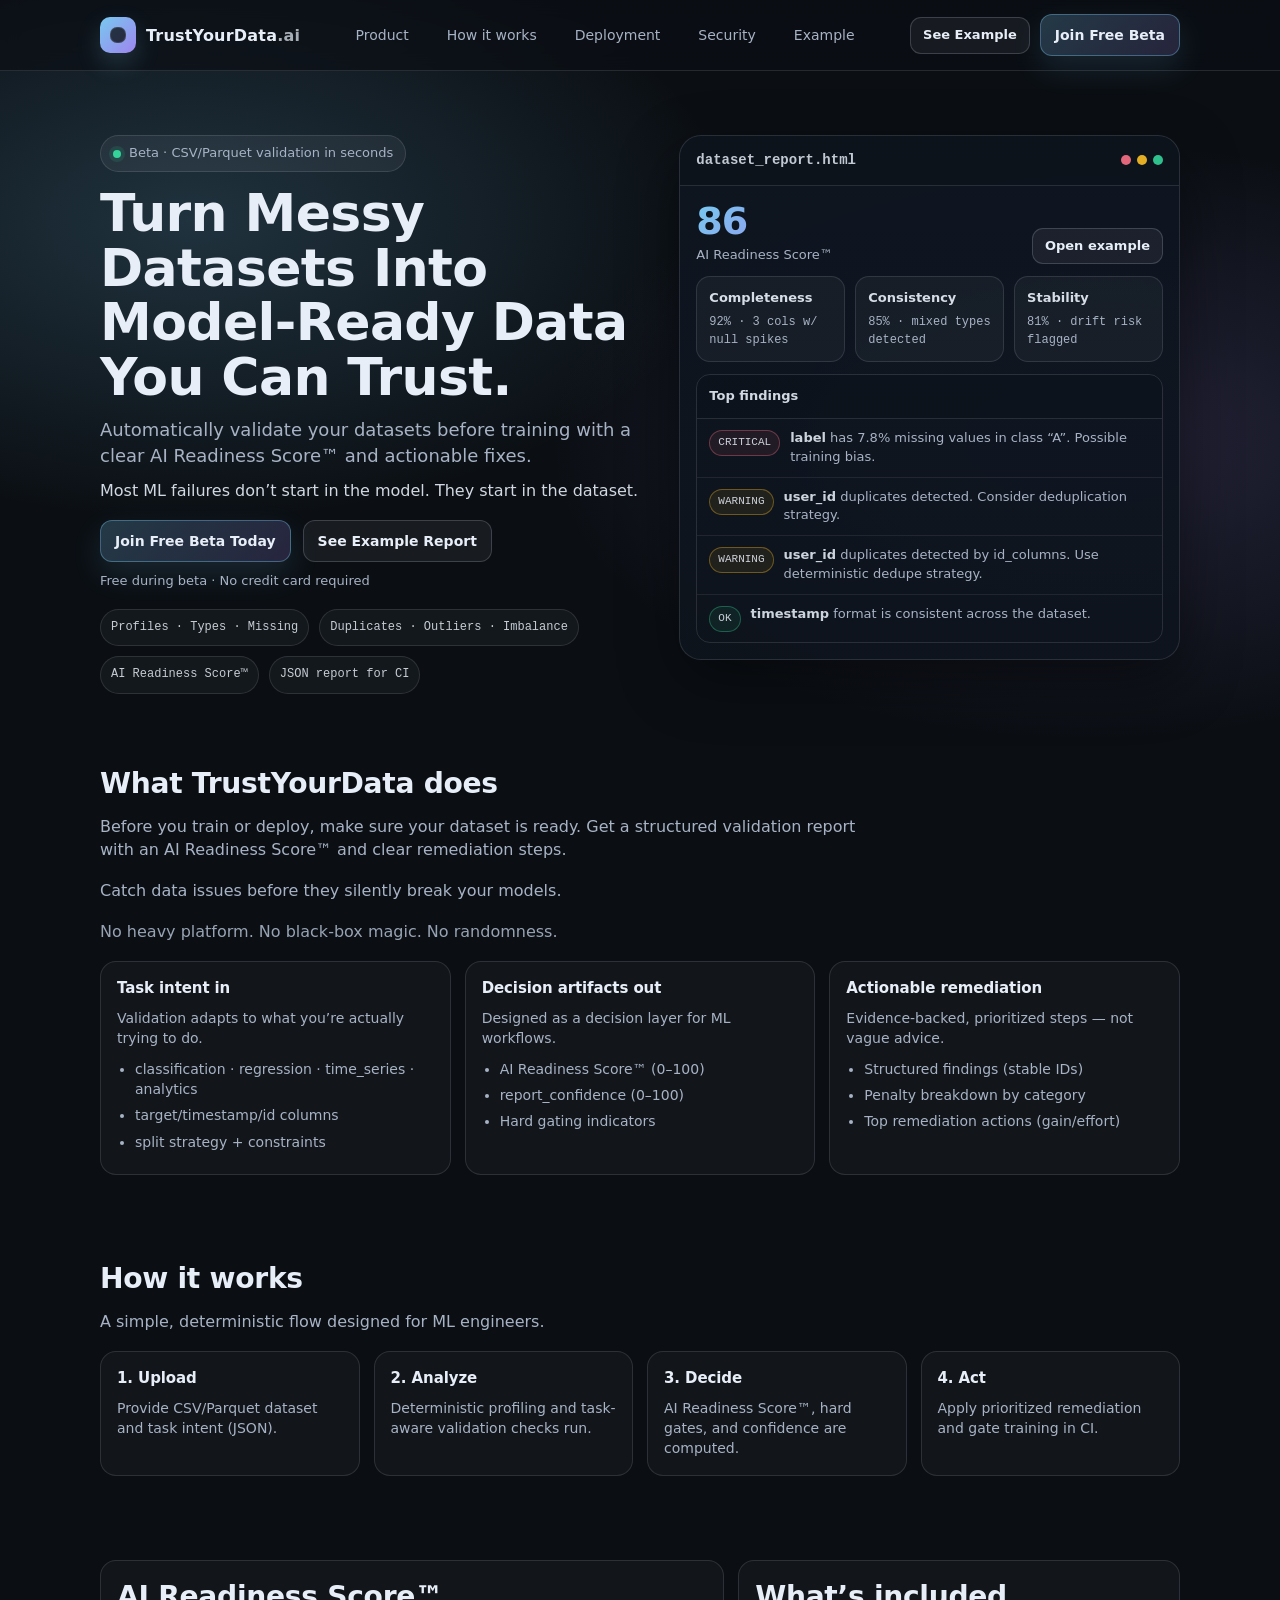
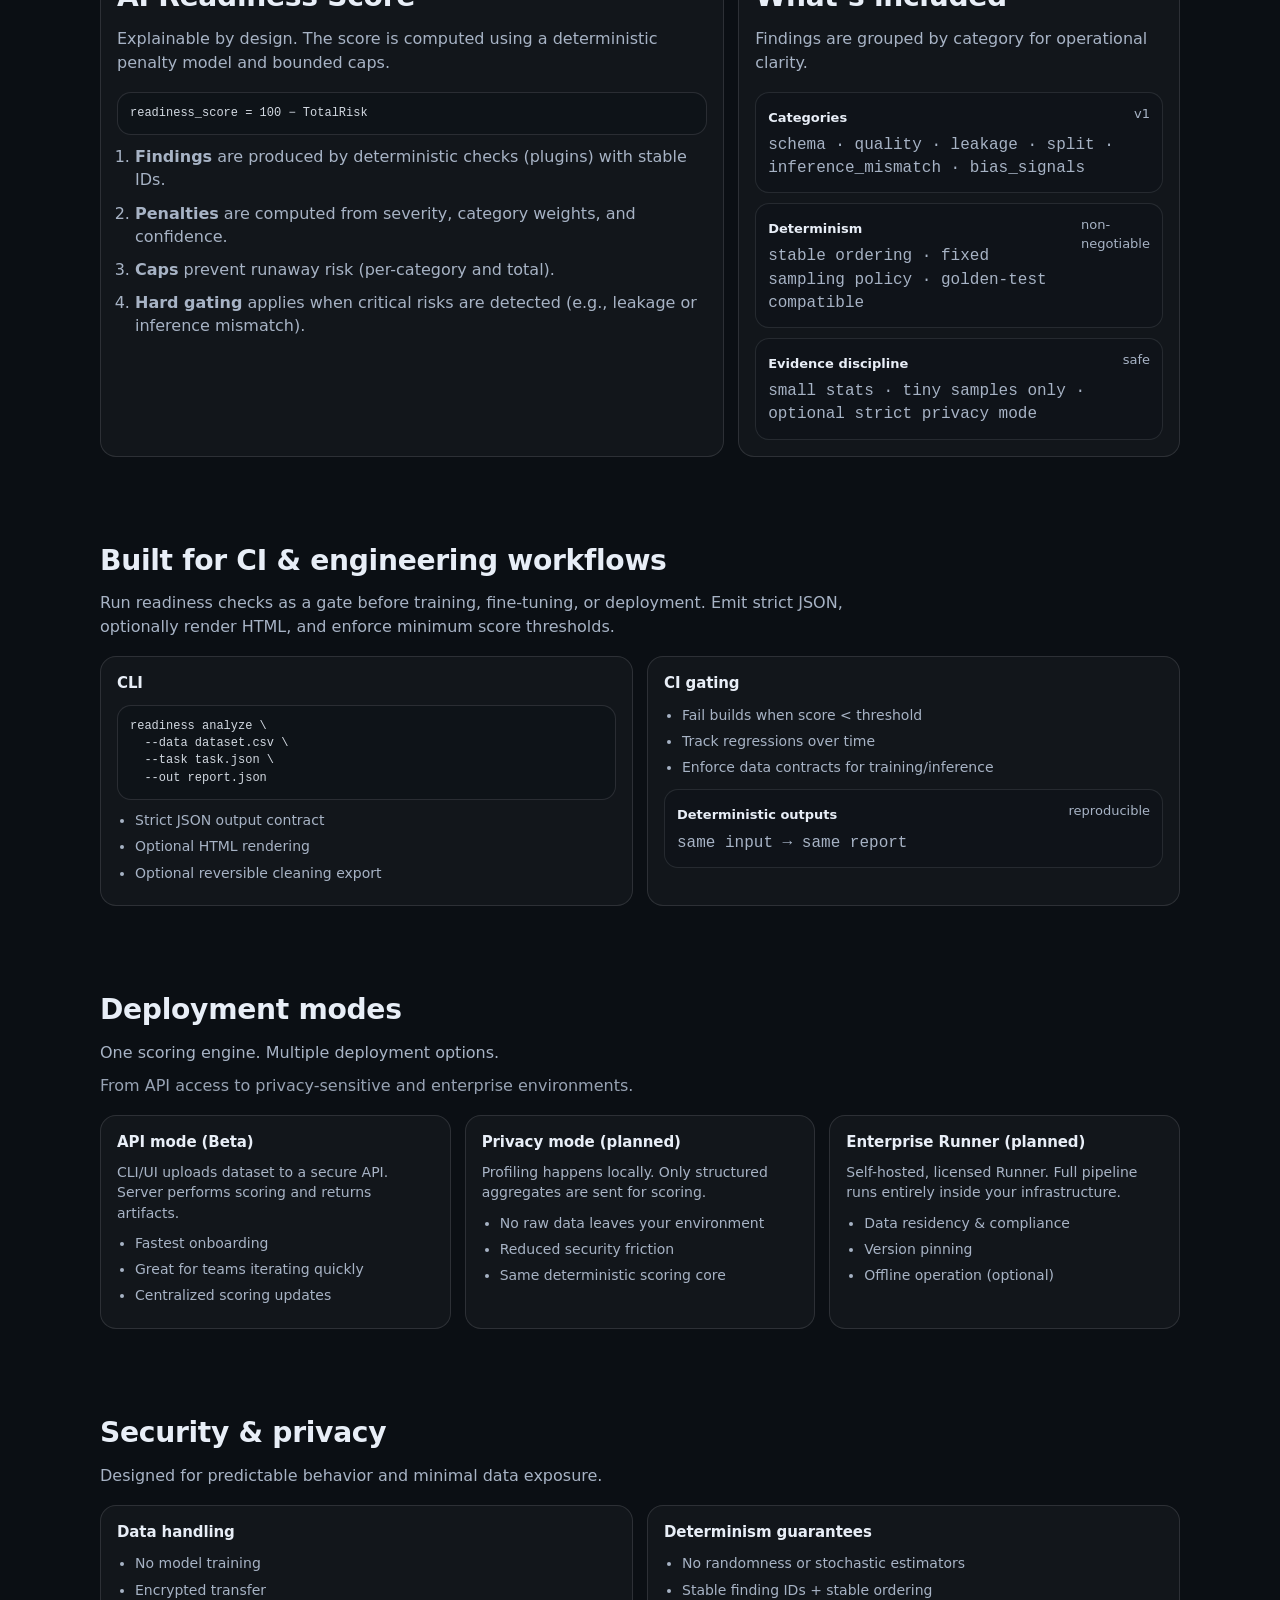
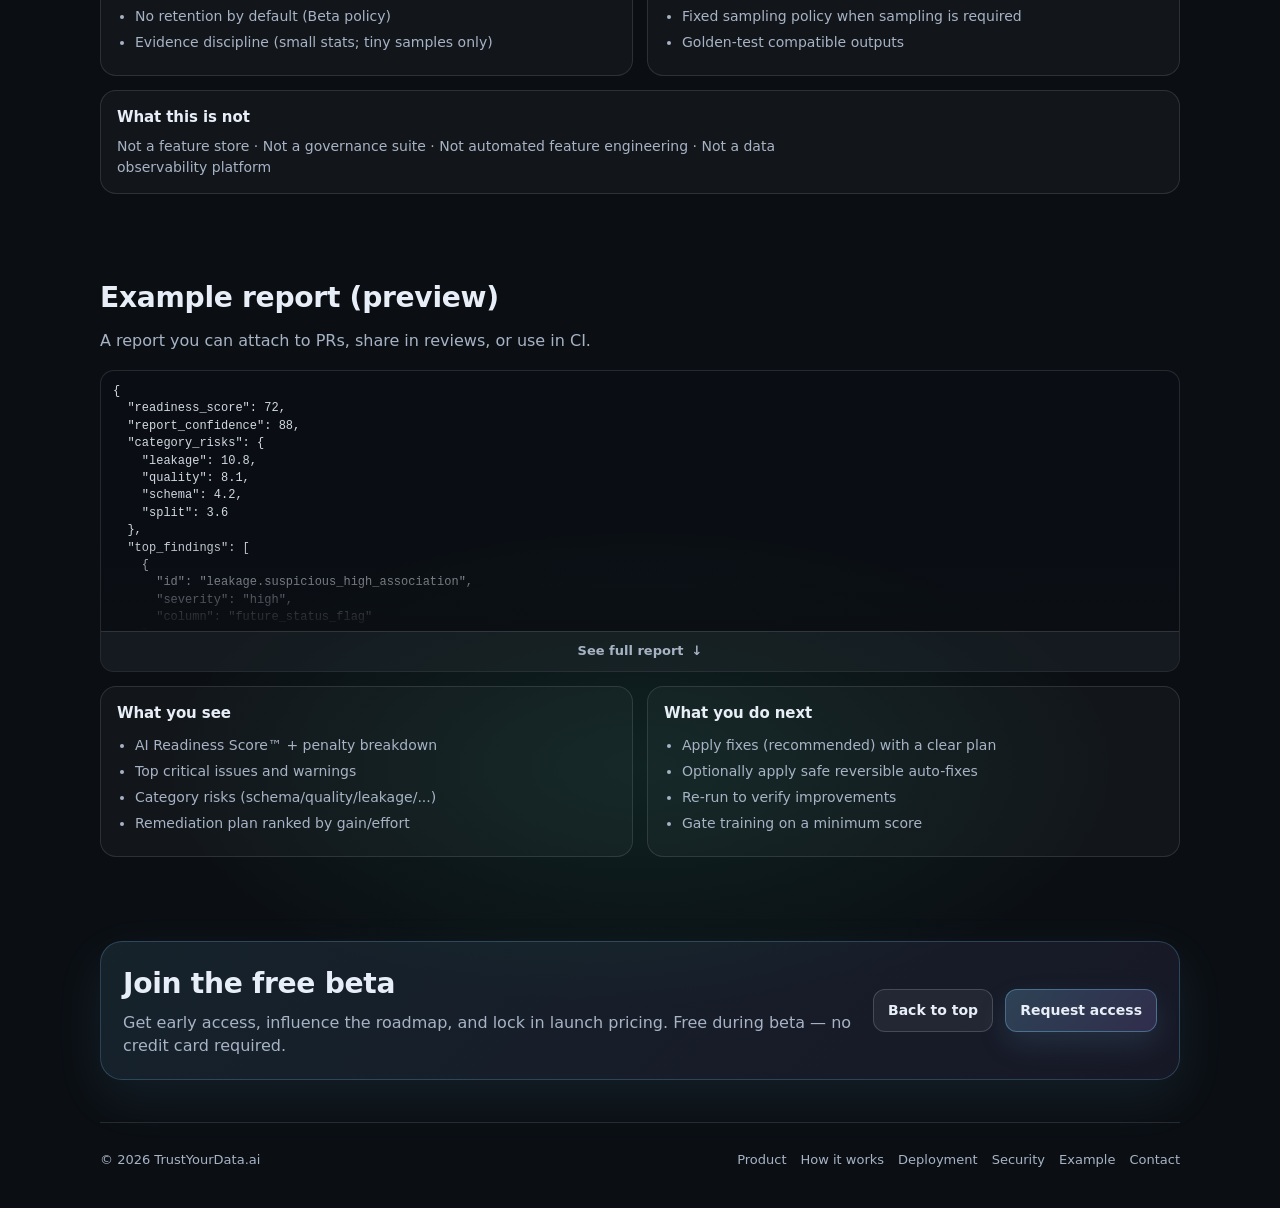
==== index.html @ aec9bfd3 "add HTML landing page" ====
<!doctype html>
<html lang="en">
<head>
  <meta charset="utf-8" />
  <meta name="viewport" content="width=device-width, initial-scale=1" />
  <title>TrustYourData.ai — Dataset Readiness for AI</title>
  <meta name="description" content="Turn messy datasets into model-ready data you can trust. Deterministic validation with an AI Readiness Score™ and CI-ready JSON — no model training." />
  <style>
    :root{
      --bg:#0b0f14;
      --panel:#0f1621;
      --panel2:#0e141d;
      --text:#e8eef7;
      --muted:#a7b3c5;
      --border: rgba(232,238,247,.12);
      --border2: rgba(232,238,247,.18);
      --shadow: 0 20px 60px rgba(0,0,0,.45);
      --accent:#7dd3fc;
      --accent2:#a78bfa;
      --good:#34d399;
      --warn:#fbbf24;
      --bad:#fb7185;
      --radius:16px;
      --radius2:22px;
      --max:1120px;
      --mono: ui-monospace, SFMono-Regular, Menlo, Monaco, Consolas, "Liberation Mono", "Courier New", monospace;
      --sans: ui-sans-serif, system-ui, -apple-system, Segoe UI, Roboto, Helvetica, Arial, "Apple Color Emoji", "Segoe UI Emoji";
    }
    *{box-sizing:border-box}
    body{
      margin:0;
      font-family:var(--sans);
      background:
        radial-gradient(900px 500px at 15% 5%, rgba(125,211,252,.18), transparent 60%),
        radial-gradient(900px 500px at 85% 10%, rgba(167,139,250,.16), transparent 60%),
        radial-gradient(800px 400px at 50% 90%, rgba(52,211,153,.10), transparent 60%),
        var(--bg);
      color:var(--text);
      line-height:1.45;
    }
    a{color:inherit}
    .container{max-width:var(--max); margin:0 auto; padding:0 20px}
    .nav{
      position:sticky; top:0; z-index:50;
      backdrop-filter: blur(10px);
      background: rgba(11,15,20,.65);
      border-bottom: 1px solid var(--border);
    }
    .nav-inner{
      display:flex; align-items:center; justify-content:space-between;
      padding:14px 0;
      gap:16px;
    }
    .brand{
      display:flex; align-items:center; gap:10px; text-decoration:none;
      font-weight:600; letter-spacing:.2px;
    }
    .logo{
      width:36px; height:36px; border-radius:10px;
      background: linear-gradient(135deg, rgba(125,211,252,.95), rgba(167,139,250,.95));
      box-shadow: 0 10px 25px rgba(125,211,252,.18);
      position:relative;
    }
    .logo:after{
      content:"";
      position:absolute; inset:10px;
      border-radius:7px;
      background: rgba(11,15,20,.78);
      border:1px solid rgba(255,255,255,.12);
    }
    .nav-links{
      display:flex; gap:18px; align-items:center; flex-wrap:wrap;
      color:var(--muted);
      font-size:14px;
    }
    .nav-links a{ text-decoration:none; padding:8px 10px; border-radius:10px }
    .nav-links a:hover{ background: rgba(232,238,247,.06); color:var(--text) }
    .nav-cta{ display:flex; align-items:center; gap:10px; }

    .btn{
      display:inline-flex; align-items:center; justify-content:center; gap:10px;
      text-decoration:none;
      padding:10px 14px;
      border-radius:12px;
      border:1px solid var(--border2);
      background: rgba(232,238,247,.06);
      color:var(--text);
      font-weight:600;
      font-size:14px;
      cursor:pointer;
      transition: transform .08s ease, background .2s ease, border-color .2s ease;
      user-select:none;
      white-space:nowrap;
    }
    .btn:hover{ background: rgba(232,238,247,.10); transform: translateY(-1px) }
    .btn.primary{
      border-color: rgba(125,211,252,.35);
      background: linear-gradient(135deg, rgba(125,211,252,.22), rgba(167,139,250,.18));
      box-shadow: 0 12px 30px rgba(125,211,252,.12);
    }
    .btn.primary:hover{ border-color: rgba(125,211,252,.55) }
    .btn.small{ padding:8px 12px; border-radius:11px; font-size:13px }

    .badge{
      display:inline-flex; align-items:center; gap:8px;
      padding:8px 12px;
      border-radius:999px;
      background: rgba(232,238,247,.06);
      border:1px solid var(--border);
      color:var(--muted);
      font-size:13px;
      width:fit-content;
    }
    .dot{
      width:8px; height:8px; border-radius:999px;
      background: var(--good);
      box-shadow: 0 0 0 4px rgba(52,211,153,.12);
    }

    /* Hero */
    .hero{ padding:64px 0 28px; }
    .hero-grid{
      display:grid;
      grid-template-columns: 1.05fr .95fr;
      gap:26px;
      align-items:start;
    }
    h1{
      font-size: clamp(34px, 4.2vw, 52px);
      line-height:1.05;
      margin:14px 0 12px;
      letter-spacing: -0.6px;
    }
    .sub{
      font-size: clamp(16px, 1.6vw, 18px);
      color:var(--muted);
      max-width: 60ch;
      margin: 0 0 10px;
    }
    .hook{
      color: rgba(232,238,247,.90);
      margin: 0 0 18px;
      max-width: 60ch;
    }
    .cta-row{ display:flex; gap:12px; flex-wrap:wrap; margin:18px 0 10px }
    .micro{ color:var(--muted); font-size:13px; margin-top:8px }
    .pill-row{ display:flex; flex-wrap:wrap; gap:10px; margin-top:18px; }
    .pill{
      font-family:var(--mono);
      font-size:12px;
      padding:9px 10px;
      border-radius:999px;
      background: rgba(232,238,247,.04);
      border:1px solid var(--border);
      color: rgba(232,238,247,.84);
    }

    /* Demo card */
    .demo{
      background: linear-gradient(180deg, rgba(15,22,33,.92), rgba(14,20,29,.92));
      border:1px solid var(--border);
      border-radius: var(--radius2);
      box-shadow: var(--shadow);
      overflow:hidden;
    }
    .demo-top{
      display:flex; align-items:center; justify-content:space-between;
      padding:14px 16px;
      border-bottom:1px solid var(--border);
      background: rgba(11,15,20,.35);
    }
    .demo-title{
      display:flex; align-items:center; gap:10px;
      color: rgba(232,238,247,.92);
      font-weight:600;
      font-size:14px;
    }
    .win{ display:flex; gap:6px; align-items:center; }
    .win span{ width:10px; height:10px; border-radius:999px; display:inline-block; opacity:.9; }
    .win .r{ background:#fb7185 }
    .win .y{ background:#fbbf24 }
    .win .g{ background:#34d399 }
    .demo-body{ padding:16px }
    .score-row{
      display:flex; align-items:flex-end; justify-content:space-between;
      gap:14px;
      margin-bottom:12px;
    }
    .score{
      font-size:38px; font-weight:800; letter-spacing:-1px;
      background: linear-gradient(135deg, rgba(125,211,252,.95), rgba(167,139,250,.95));
      -webkit-background-clip:text; background-clip:text; color:transparent;
      line-height:1;
    }
    .score-label{ color:var(--muted); font-size:13px; margin-top:6px }
    .kpis{ display:grid; grid-template-columns: repeat(3, 1fr); gap:10px; margin-top:12px }
    .kpi{
      padding:12px 12px;
      border-radius:14px;
      border:1px solid var(--border);
      background: rgba(232,238,247,.04);
    }
    .kpi b{ display:block; font-size:13px; color:rgba(232,238,247,.92) }
    .kpi span{ display:block; margin-top:6px; font-family:var(--mono); font-size:12px; color:var(--muted) }
    .issues{
      margin-top:14px;
      border-radius:14px;
      border:1px solid var(--border);
      overflow:hidden;
    }
    .issues h3{
      margin:0;
      padding:12px 12px;
      font-size:13px;
      color:rgba(232,238,247,.9);
      background: rgba(11,15,20,.35);
      border-bottom:1px solid var(--border);
    }
    .issue{
      display:flex; align-items:flex-start; gap:10px;
      padding:10px 12px;
      border-bottom:1px solid rgba(232,238,247,.08);
    }
    .issue:last-child{ border-bottom:none }
    .tag{
      font-family:var(--mono);
      font-size:11px;
      padding:4px 8px;
      border-radius:999px;
      border:1px solid var(--border);
      background: rgba(232,238,247,.04);
      color: rgba(232,238,247,.86);
      margin-top:1px;
      white-space:nowrap;
    }
    .tag.bad{ border-color: rgba(251,113,133,.35); background: rgba(251,113,133,.08) }
    .tag.warn{ border-color: rgba(251,191,36,.35); background: rgba(251,191,36,.08) }
    .tag.good{ border-color: rgba(52,211,153,.35); background: rgba(52,211,153,.08) }
    .issue p{ margin:0; color:var(--muted); font-size:13px }
    .issue p b{ color:rgba(232,238,247,.88) }

    /* Sections */
    .section{ padding:42px 0 }

    /* Offset scroll targets so the sticky nav doesn't cover section headings */
    .section,
    #top{ scroll-margin-top: 70px }
    .section h2{
      font-size: clamp(22px, 2.2vw, 30px);
      margin: 0 0 10px;
      letter-spacing: -0.3px;
    }
    .lead{ color:var(--muted); max-width: 78ch; margin: 0 0 18px }
    .grid{
      display:grid;
      grid-template-columns: repeat(12, 1fr);
      gap:14px;
    }
    .card{
      grid-column: span 4;
      border:1px solid var(--border);
      background: rgba(232,238,247,.03);
      border-radius: var(--radius);
      padding:16px;
    }
    .card h3{ margin:0 0 8px; font-size:15px; letter-spacing:-.1px }
    .card p{ margin:0; color:var(--muted); font-size:14px }
    .list{
      margin:10px 0 0;
      padding:0 0 0 18px;
      color:var(--muted);
      font-size:14px;
    }
    .list li{ margin:6px 0 }

    .how{
      grid-column: span 7;
      border:1px solid var(--border);
      background: rgba(232,238,247,.03);
      border-radius: var(--radius);
      padding:16px;
    }
    .how ol{ margin:8px 0 0; padding-left:18px; color:var(--muted) }
    .how li{ margin:10px 0 }

    .side{
      grid-column: span 5;
      border:1px solid var(--border);
      background: rgba(232,238,247,.03);
      border-radius: var(--radius);
      padding:16px;
    }

    .mini{
      display:flex; align-items:flex-start; justify-content:space-between;
      gap:12px;
      padding:12px;
      border-radius:14px;
      border:1px solid rgba(232,238,247,.10);
      background: rgba(11,15,20,.25);
      margin-top:10px;
    }
    .mini b{ font-size:13px }
    .mini span{ color:var(--muted); font-size:13px }
    .mono{ font-family:var(--mono) }
    .code{
      font-family:var(--mono);
      font-size:12px;
      padding:12px;
      border-radius:14px;
      border:1px solid rgba(232,238,247,.12);
      background: rgba(11,15,20,.35);
      color: rgba(232,238,247,.90);
      overflow:auto;
      white-space:pre;
      margin-top:10px;
    }

    /* Beta */
    .beta{
      border:1px solid rgba(125,211,252,.22);
      background: linear-gradient(135deg, rgba(125,211,252,.10), rgba(167,139,250,.08));
      border-radius: var(--radius2);
      padding:22px;
      display:flex;
      align-items:center;
      justify-content:space-between;
      gap:18px;
      box-shadow: 0 18px 50px rgba(125,211,252,.08);
    }
    .beta h2{ margin:0 0 6px }
    .beta p{ margin:0; color:var(--muted) }

    /* Footer */
    footer{
      padding:28px 0 38px;
      border-top:1px solid var(--border);
      color:var(--muted);
    }
    .footer{
      display:flex; justify-content:space-between; gap:16px; flex-wrap:wrap;
      font-size:13px;
    }
    .footer a{ text-decoration:none; color:var(--muted) }
    .footer a:hover{ color:var(--text) }

    .lead.lead-mt{ margin-top: 14px }
    /* Utility classes replacing inline styles */
    .brand-tld{ opacity: .7 }
    .mono-subtle{ opacity: .9 }
    .lead + .lead{ margin-top: 14px }
    .lead.muted{ opacity: .9 }
    .card.span-3{ grid-column: span 3 }
    .card.span-6{ grid-column: span 6 }
    .card.span-12{ grid-column: span 12 }
    .card.how-wide{ grid-column: span 6 } /* alias for readability */
    .mono-detail{
      font-family: var(--mono);
      margin-top: 6px;
      color: var(--muted);
    }
    .mini.mt{ margin-top: 12px }
    .grid.mt{ margin-top: 14px }
    .lead.no-mb{ margin-bottom: 0 }
    .issues.mt{ margin-top: 12px }
    .deploy-sub{
      display: block;
      margin-top: 10px;
      opacity: .9;
    }
    .beta-actions{
      display: flex;
      gap: 12px;
      flex-wrap: nowrap;
      justify-content: flex-end;
    }
    .footer-links{
      display: flex;
      gap: 14px;
      flex-wrap: wrap;
    }

    @media (max-width: 980px){
      .hero-grid{ grid-template-columns: 1fr; }
      .kpis{ grid-template-columns: 1fr; }
      .card{ grid-column: span 12; }
      .how{ grid-column: span 12; }
      .side{ grid-column: span 12; }
      .nav-links{ display:none; }
    }

    /* JSON preview card: wraps code-preview + expand-btn together */
    .report-preview-card{
      border: 1px solid rgba(232,238,247,.12);
      border-radius: 14px;
      overflow: hidden;
      background: rgba(11,15,20,.35);
    }

    /* JSON preview (short, faded) */
    .code-preview{
      position: relative;
      max-height: 260px;
      overflow: hidden;
      padding: 12px;
      font-family: var(--mono);
      font-size: 12px;
      color: rgba(232,238,247,.90);
      white-space: pre;
    }
    .code-preview::after{
      content: "";
      position: absolute;
      left: 0; right: 0; bottom: 0;
      height: 92px;
      background: linear-gradient(to bottom, rgba(11,15,20,0), rgba(11,15,20,1));
      pointer-events: none;
    }

    /* Expand button — sits flush below the preview inside the card */
    .expand-btn{
      display: flex;
      align-items: center;
      justify-content: center;
      gap: 8px;
      width: 100%;
      padding: 10px 0;
      border-top: 1px solid rgba(232,238,247,.12);
      background: rgba(232,238,247,.05);
      color: var(--muted);
      font-weight: 600;
      font-size: 13px;
      text-decoration: none;
      transition: background .2s ease, color .2s ease;
      user-select: none;
      white-space: nowrap;
    }
    .expand-btn:hover{
      background: rgba(232,238,247,.10);
      color: var(--text);
    }
</style>
</head>
<body>

  <div class="nav">
    <div class="container">
      <div class="nav-inner">
        <a class="brand" href="#top" aria-label="TrustYourData">
          <div class="logo" aria-hidden="true"></div>
          <div>TrustYourData<span class="brand-tld">.ai</span></div>
        </a>

        <div class="nav-links" aria-label="Primary navigation">

          <a href="#product">Product</a>
          <a href="#how">How it works</a>
          <a href="#ci">Deployment</a>
          <a href="#security">Security</a>
          <a href="#example">Example</a>
        </div>

        <div class="nav-cta">
          <a class="btn small" href="#example">See Example</a>
          <a class="btn primary" href="#beta">Join Free Beta</a>
        </div>
      </div>
    </div>
  </div>

  <main id="top" class="container">
    <section class="hero">
      <div class="hero-grid">
        <div>
          <div class="badge"><span class="dot"></span> Beta · CSV/Parquet validation in seconds</div>
          <h1>Turn Messy Datasets Into Model-Ready Data You Can Trust.</h1>
          <p class="sub">
            Automatically validate your datasets before training with a clear AI Readiness Score™ and actionable fixes.
          </p>
          <p class="hook">
            Most ML failures don’t start in the model. They start in the dataset.
          </p>

          <div class="cta-row">
            <a class="btn primary" href="#beta">Join Free Beta Today</a>
            <a class="btn" href="#example">See Example Report</a>
          </div>
          <div class="micro">Free during beta · No credit card required</div>

          <div class="pill-row" aria-label="Key highlights">
            <div class="pill">Profiles · Types · Missing</div>
            <div class="pill">Duplicates · Outliers · Imbalance</div>
            <div class="pill">AI Readiness Score™</div>
            <div class="pill">JSON report for CI</div>
          </div>
        </div>

        <div class="demo" aria-label="Example dashboard">
          <div class="demo-top">
            <div class="demo-title">
              <span class="mono mono-subtle">dataset_report.html</span>
            </div>
            <div class="win" aria-hidden="true">
              <span class="r"></span><span class="y"></span><span class="g"></span>
            </div>
          </div>
          <div class="demo-body">
            <div class="score-row">
              <div>
                <div class="score">86</div>
                <div class="score-label">AI Readiness Score™</div>
              </div>
              <a class="btn small" href="#example">Open example</a>
            </div>

            <div class="kpis">
              <div class="kpi">
                <b>Completeness</b>
                <span>92% · 3 cols w/ null spikes</span>
              </div>
              <div class="kpi">
                <b>Consistency</b>
                <span>85% · mixed types detected</span>
              </div>
              <div class="kpi">
                <b>Stability</b>
                <span>81% · drift risk flagged</span>
              </div>
            </div>

            <div class="issues mt">
              <h3>Top findings</h3>
              <div class="issue">
                <div class="tag bad">CRITICAL</div>
                <p><b>label</b> has 7.8% missing values in class “A”. Possible training bias.</p>
              </div>
              <div class="issue">
                <div class="tag warn">WARNING</div>
                <p><b>user_id</b> duplicates detected. Consider deduplication strategy.</p>
              </div>
              <div class="issue">
                <div class="tag warn">WARNING</div>
                <p><b>user_id</b> duplicates detected by id_columns. Use deterministic dedupe strategy.</p>
              </div>
              <div class="issue">
                <div class="tag good">OK</div>
                <p><b>timestamp</b> format is consistent across the dataset.</p>
              </div>
            </div>

          </div>
        </div>
      </div>
    </section>

    <section id="product" class="section">
      <h2>What TrustYourData does</h2>
      <p class="lead">
        Before you train or deploy, make sure your dataset is ready. Get a structured validation report with an AI Readiness Score™ and clear remediation steps.
      </p>
      <p class="lead lead-mt">
        Catch data issues before they silently break your models.
      </p>
      <p class="lead lead-mt muted">
        No heavy platform. No black-box magic. No randomness.
      </p>

      <div class="grid">
        <div class="card">
          <h3>Task intent in</h3>
          <p>Validation adapts to what you’re actually trying to do.</p>
          <ul class="list">
            <li>classification · regression · time_series · analytics</li>
            <li>target/timestamp/id columns</li>
            <li>split strategy + constraints</li>
          </ul>
        </div>

        <div class="card">
          <h3>Decision artifacts out</h3>
          <p>Designed as a decision layer for ML workflows.</p>
          <ul class="list">
            <li>AI Readiness Score™ (0–100)</li>
            <li>report_confidence (0–100)</li>
            <li>Hard gating indicators</li>
          </ul>
        </div>

        <div class="card">
          <h3>Actionable remediation</h3>
          <p>Evidence-backed, prioritized steps — not vague advice.</p>
          <ul class="list">
            <li>Structured findings (stable IDs)</li>
            <li>Penalty breakdown by category</li>
            <li>Top remediation actions (gain/effort)</li>
          </ul>
        </div>
      </div>
    </section>

    
    <section id="how" class="section">
      <h2>How it works</h2>
      <p class="lead">
        A simple, deterministic flow designed for ML engineers.
      </p>
      <div class="grid">
        <div class="card span-3">
          <h3>1. Upload</h3>
          <p>Provide CSV/Parquet dataset and task intent (JSON).</p>
        </div>
        <div class="card span-3">
          <h3>2. Analyze</h3>
          <p>Deterministic profiling and task-aware validation checks run.</p>
        </div>
        <div class="card span-3">
          <h3>3. Decide</h3>
          <p>AI Readiness Score™, hard gates, and confidence are computed.</p>
        </div>
        <div class="card span-3">
          <h3>4. Act</h3>
          <p>Apply prioritized remediation and gate training in CI.</p>
        </div>
      </div>
    </section>

    <section id="score" class="section">
      <div class="grid">
        <div class="how">
          <h2>AI Readiness Score™</h2>
          <p class="lead">
            Explainable by design. The score is computed using a deterministic penalty model and bounded caps.
          </p>
          <div class="code">readiness_score = 100 − TotalRisk</div>
          <ol>
            <li><b>Findings</b> are produced by deterministic checks (plugins) with stable IDs.</li>
            <li><b>Penalties</b> are computed from severity, category weights, and confidence.</li>
            <li><b>Caps</b> prevent runaway risk (per-category and total).</li>
            <li><b>Hard gating</b> applies when critical risks are detected (e.g., leakage or inference mismatch).</li>
          </ol>
        </div>

        <div class="side">
          <h2>What’s included</h2>
          <p class="lead">Findings are grouped by category for operational clarity.</p>

          <div class="mini">
            <div>
              <b>Categories</b>
              <div class="mono-detail">
                schema · quality · leakage · split · inference_mismatch · bias_signals
              </div>
            </div>
            <span>v1</span>
          </div>

          <div class="mini">
            <div>
              <b>Determinism</b>
              <div class="mono-detail">
                stable ordering · fixed sampling policy · golden-test compatible
              </div>
            </div>
            <span>non-negotiable</span>
          </div>

          <div class="mini">
            <div>
              <b>Evidence discipline</b>
              <div class="mono-detail">
                small stats · tiny samples only · optional strict privacy mode
              </div>
            </div>
            <span>safe</span>
          </div>
        </div>
      </div>
    </section>

    <section id="ci" class="section">
      <h2>Built for CI & engineering workflows</h2>
      <p class="lead">
        Run readiness checks as a gate before training, fine-tuning, or deployment. Emit strict JSON, optionally render HTML, and enforce minimum score thresholds.<br>
      </p>

      <div class="grid">
        <div class="card span-6">
          <h3>CLI</h3>
          <div class="code">readiness analyze \
  --data dataset.csv \
  --task task.json \
  --out report.json</div>
          <ul class="list">
            <li>Strict JSON output contract</li>
            <li>Optional HTML rendering</li>
            <li>Optional reversible cleaning export</li>
          </ul>
        </div>

        <div class="card span-6">
          <h3>CI gating</h3>
          <ul class="list">
            <li>Fail builds when score &lt; threshold</li>
            <li>Track regressions over time</li>
            <li>Enforce data contracts for training/inference</li>
          </ul>
          <div class="mini mt">
            <div>
              <b>Deterministic outputs</b>
              <div class="mono-detail">same input → same report</div>
            </div>
            <span>reproducible</span>
          </div>
        </div>
      </div>
    </section>

    <section id="deploy" class="section">
      <h2>Deployment modes</h2>
      <p class="lead">
        One scoring engine. Multiple deployment options.<span class="deploy-sub">From API access to privacy-sensitive and enterprise environments.</span>
      </p>

      <div class="grid">
        <div class="card">
          <h3>API mode (Beta)</h3>
          <p>CLI/UI uploads dataset to a secure API. Server performs scoring and returns artifacts.</p>
          <ul class="list">
            <li>Fastest onboarding</li>
            <li>Great for teams iterating quickly</li>
            <li>Centralized scoring updates</li>
          </ul>
        </div>

        <div class="card">
          <h3>Privacy mode (planned)</h3>
          <p>Profiling happens locally. Only structured aggregates are sent for scoring.</p>
          <ul class="list">
            <li>No raw data leaves your environment</li>
            <li>Reduced security friction</li>
            <li>Same deterministic scoring core</li>
          </ul>
        </div>

        <div class="card">
          <h3>Enterprise Runner (planned)</h3>
          <p>Self-hosted, licensed Runner. Full pipeline runs entirely inside your infrastructure.</p>
          <ul class="list">
            <li>Data residency & compliance</li>
            <li>Version pinning</li>
            <li>Offline operation (optional)</li>
          </ul>
        </div>
      </div>
    </section>

    <section id="security" class="section">
      <h2>Security & privacy</h2>
      <p class="lead">
        Designed for predictable behavior and minimal data exposure.
      </p>

      <div class="grid">
        <div class="card span-6">
          <h3>Data handling</h3>
          <ul class="list">
            
            <li>No model training</li>
            <li>Encrypted transfer</li>
            <li>No retention by default (Beta policy)</li>
            <li>Evidence discipline (small stats; tiny samples only)</li>
          </ul>
        </div>
        <div class="card span-6">
          <h3>Determinism guarantees</h3>
          <ul class="list">
            <li>No randomness or stochastic estimators</li>
            <li>Stable finding IDs + stable ordering</li>
            <li>Fixed sampling policy when sampling is required</li>
            <li>Golden-test compatible outputs</li>
          </ul>
        </div>
      </div>

      <div class="grid mt">
        <div class="card span-12">
          <h3>What this is not</h3>
          <p class="lead no-mb">
            Not a feature store · Not a governance suite · Not automated feature engineering · Not a data observability platform
          </p>
        </div>
      </div>
    </section>

    <section id="example" class="section">
      <h2>Example report (preview)</h2>
      <p class="lead">
        A report you can attach to PRs, share in reviews, or use in CI.
      </p>
      <div class="report-preview-card">
        <div class="code-preview" aria-label="Short JSON report preview">{
  "readiness_score": 72,
  "report_confidence": 88,
  "category_risks": {
    "leakage": 10.8,
    "quality": 8.1,
    "schema": 4.2,
    "split": 3.6
  },
  "top_findings": [
    {
      "id": "leakage.suspicious_high_association",
      "severity": "high",
      "column": "future_status_flag"
    },
    {
      "id": "quality.high_missingness",
      "severity": "medium",
      "column": "income"
    }
  ],
  "remediation_plan": [
    {
      "title": "Remove feature 'future_status_flag'",
      "expected_score_gain": 10.2
    },
    {
      "title": "Impute 'income' missing values",
      "expected_score_gain": 4.1
    }
  ],
  "...": "truncated"
}</div>
        <a href="#beta" class="expand-btn">See full report <span aria-hidden="true">↓</span></a>
      </div>

      <div class="grid mt">
        <div class="card span-6">
          <h3>What you see</h3>
          <ul class="list">
            <li>AI Readiness Score™ + penalty breakdown</li>
            <li>Top critical issues and warnings</li>
            <li>Category risks (schema/quality/leakage/...)</li>
            <li>Remediation plan ranked by gain/effort</li>
          </ul>
        </div>

        <div class="card span-6">
          <h3>What you do next</h3>
          <ul class="list">
            <li>Apply fixes (recommended) with a clear plan</li>
            <li>Optionally apply safe reversible auto-fixes</li>
            <li>Re-run to verify improvements</li>
            <li>Gate training on a minimum score</li>
          </ul>
        </div>
      </div>
    </section>

    <section id="beta" class="section">
      <div class="beta">
        <div>
          <h2>Join the free beta</h2>
          <p>
            Get early access, influence the roadmap, and lock in launch pricing.
            Free during beta — no credit card required.
          </p>
        </div>
        <div class="beta-actions">
          <a class="btn" href="#top">Back to top</a>
          <a class="btn primary" href="mailto:beta@trustyourdata.ai?subject=TrustYourData%20Beta%20Access&body=Hi,%0A%0AI%27d%20like%20to%20join%20the%20beta.%0A%0AUse%20case:%0ACompany%2Frole:%0A%0AThanks!">Request access</a>
        </div>
      </div>
</section>

    <footer>
      <div class="footer">
        <div>© <span id="year"></span> TrustYourData.ai</div>
        <div class="footer-links">
          <a href="#product">Product</a>
          <a href="#how">How it works</a>
          <a href="#ci">Deployment</a>
          <a href="#security">Security</a>
          <a href="#example">Example</a>
          <a href="mailto:hello@trustyourdata.ai">Contact</a>
        </div>
      </div>
    </footer>
  </main>

  <script>
    document.getElementById('year').textContent = new Date().getFullYear();
  </script>
</body>
</html>
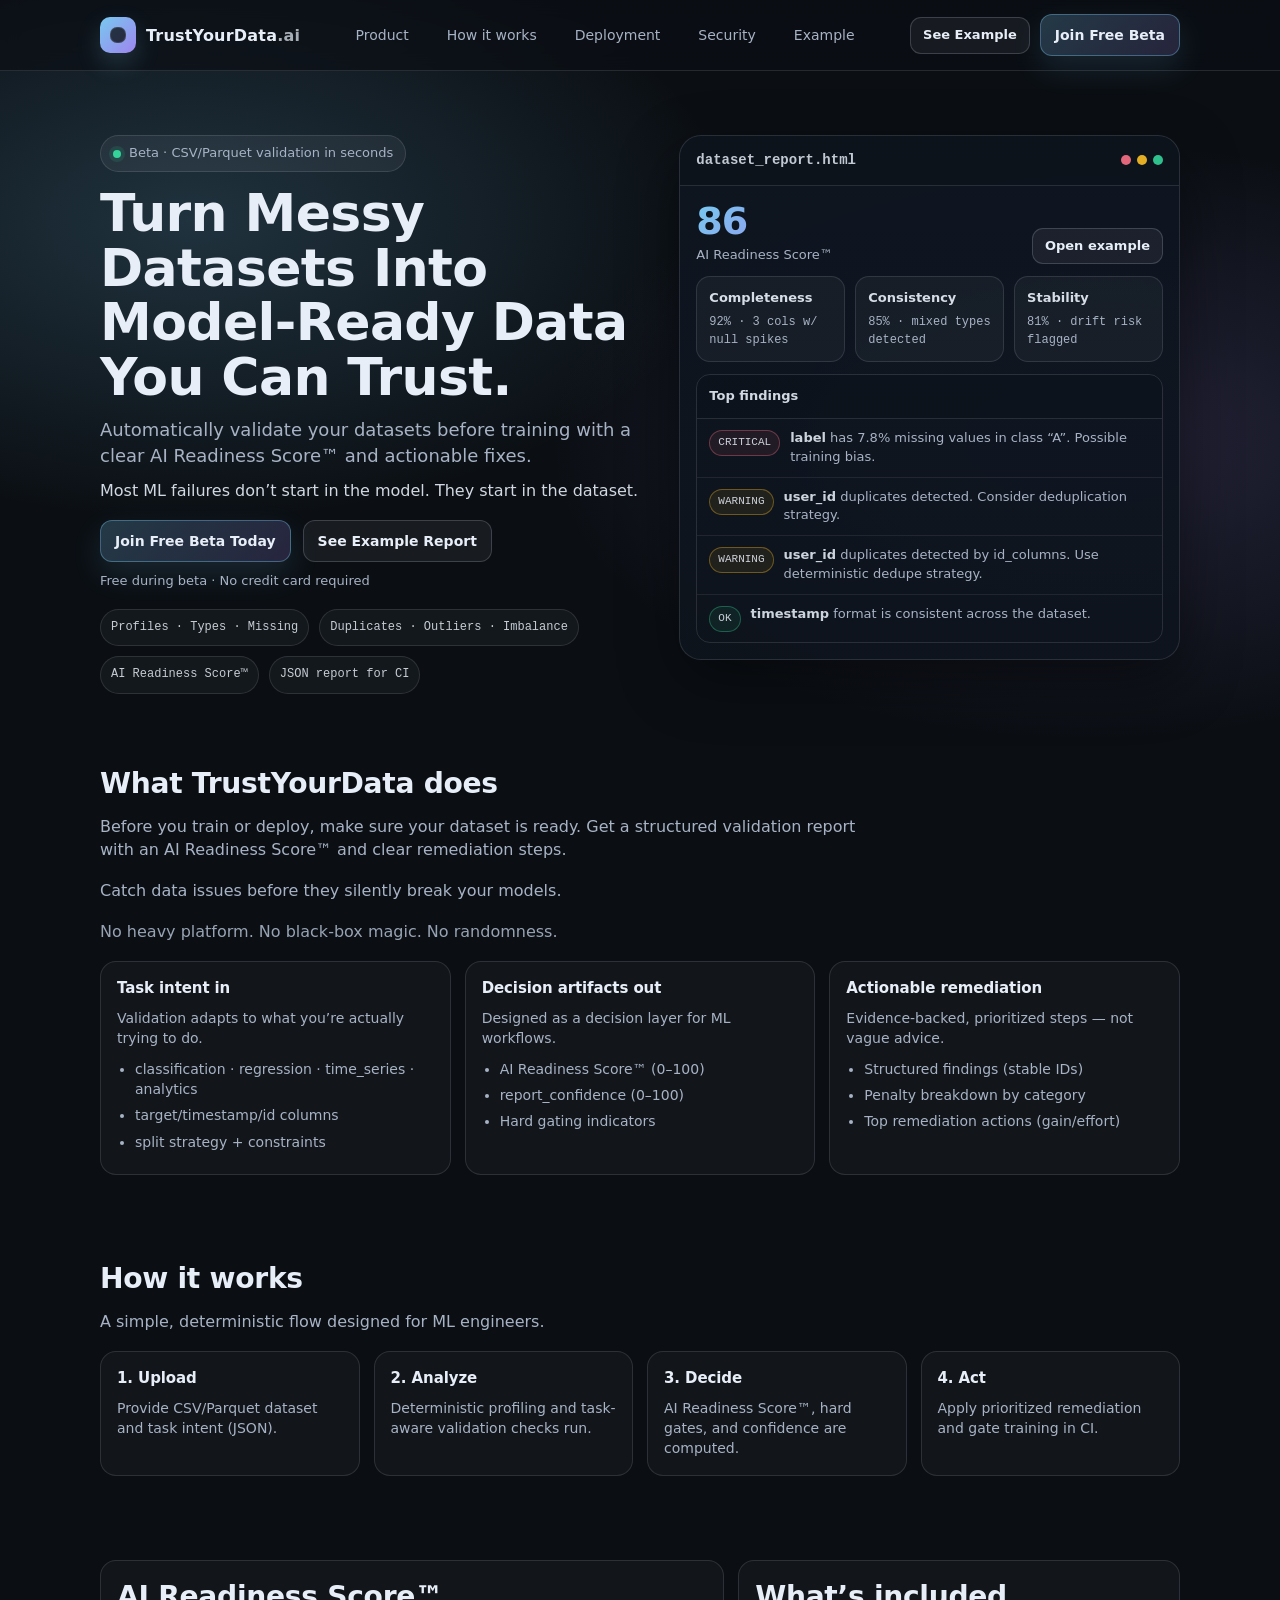
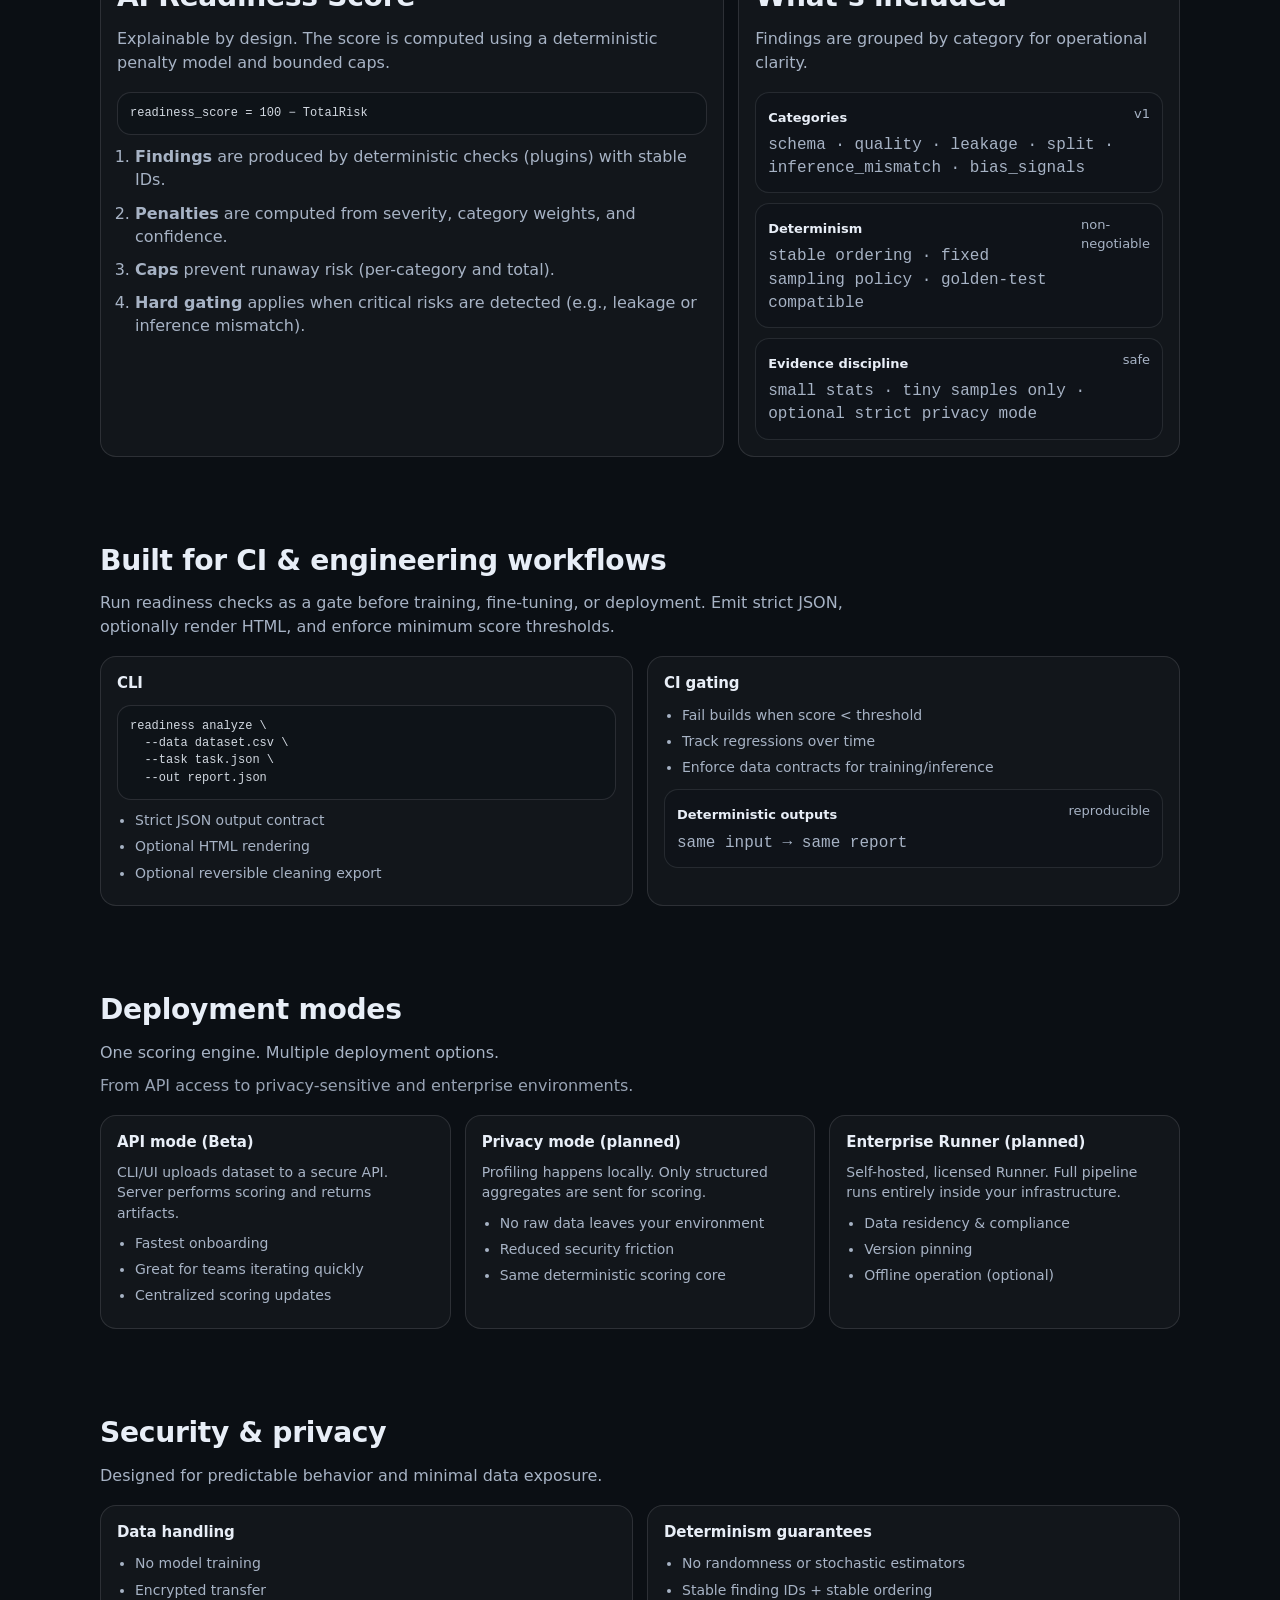
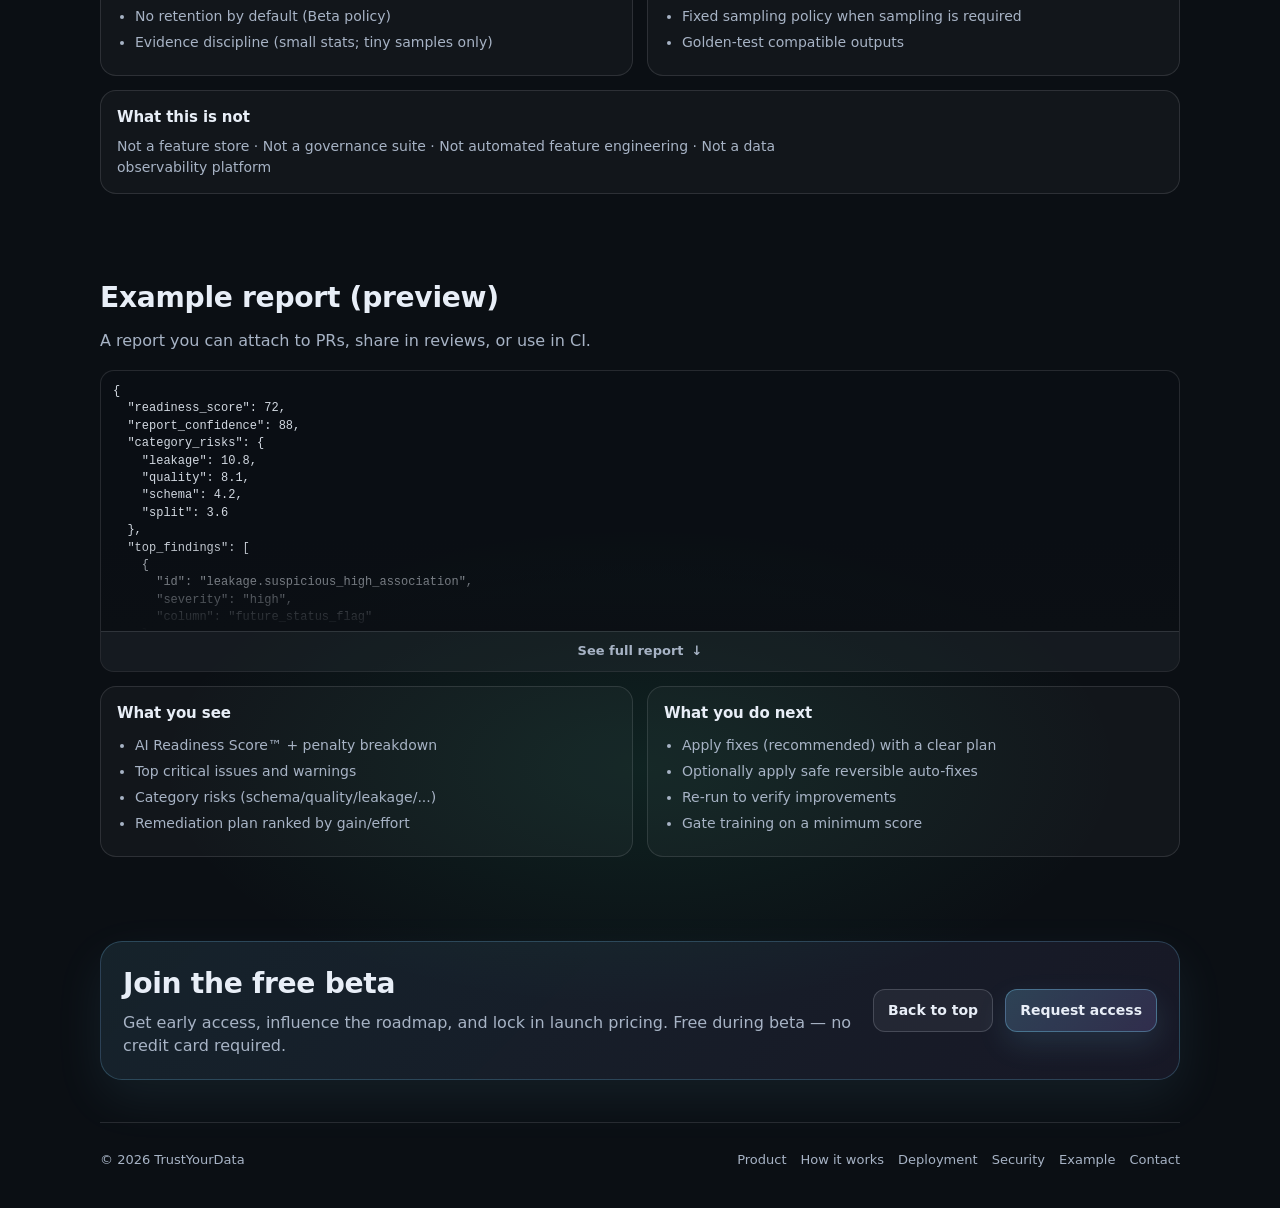
==== commit df07ecc2: "feat: add Cloudflare analytics and extract styles to CSS (#1) * feat: add Cloudflare analytics and e" ====
--- a/index.html
+++ b/index.html
@@ -5,444 +5,10 @@
   <meta name="viewport" content="width=device-width, initial-scale=1" />
   <title>TrustYourData.ai — Dataset Readiness for AI</title>
   <meta name="description" content="Turn messy datasets into model-ready data you can trust. Deterministic validation with an AI Readiness Score™ and CI-ready JSON — no model training." />
-  <style>
-    :root{
-      --bg:#0b0f14;
-      --panel:#0f1621;
-      --panel2:#0e141d;
-      --text:#e8eef7;
-      --muted:#a7b3c5;
-      --border: rgba(232,238,247,.12);
-      --border2: rgba(232,238,247,.18);
-      --shadow: 0 20px 60px rgba(0,0,0,.45);
-      --accent:#7dd3fc;
-      --accent2:#a78bfa;
-      --good:#34d399;
-      --warn:#fbbf24;
-      --bad:#fb7185;
-      --radius:16px;
-      --radius2:22px;
-      --max:1120px;
-      --mono: ui-monospace, SFMono-Regular, Menlo, Monaco, Consolas, "Liberation Mono", "Courier New", monospace;
-      --sans: ui-sans-serif, system-ui, -apple-system, Segoe UI, Roboto, Helvetica, Arial, "Apple Color Emoji", "Segoe UI Emoji";
-    }
-    *{box-sizing:border-box}
-    body{
-      margin:0;
-      font-family:var(--sans);
-      background:
-        radial-gradient(900px 500px at 15% 5%, rgba(125,211,252,.18), transparent 60%),
-        radial-gradient(900px 500px at 85% 10%, rgba(167,139,250,.16), transparent 60%),
-        radial-gradient(800px 400px at 50% 90%, rgba(52,211,153,.10), transparent 60%),
-        var(--bg);
-      color:var(--text);
-      line-height:1.45;
-    }
-    a{color:inherit}
-    .container{max-width:var(--max); margin:0 auto; padding:0 20px}
-    .nav{
-      position:sticky; top:0; z-index:50;
-      backdrop-filter: blur(10px);
-      background: rgba(11,15,20,.65);
-      border-bottom: 1px solid var(--border);
-    }
-    .nav-inner{
-      display:flex; align-items:center; justify-content:space-between;
-      padding:14px 0;
-      gap:16px;
-    }
-    .brand{
-      display:flex; align-items:center; gap:10px; text-decoration:none;
-      font-weight:600; letter-spacing:.2px;
-    }
-    .logo{
-      width:36px; height:36px; border-radius:10px;
-      background: linear-gradient(135deg, rgba(125,211,252,.95), rgba(167,139,250,.95));
-      box-shadow: 0 10px 25px rgba(125,211,252,.18);
-      position:relative;
-    }
-    .logo:after{
-      content:"";
-      position:absolute; inset:10px;
-      border-radius:7px;
-      background: rgba(11,15,20,.78);
-      border:1px solid rgba(255,255,255,.12);
-    }
-    .nav-links{
-      display:flex; gap:18px; align-items:center; flex-wrap:wrap;
-      color:var(--muted);
-      font-size:14px;
-    }
-    .nav-links a{ text-decoration:none; padding:8px 10px; border-radius:10px }
-    .nav-links a:hover{ background: rgba(232,238,247,.06); color:var(--text) }
-    .nav-cta{ display:flex; align-items:center; gap:10px; }
-
-    .btn{
-      display:inline-flex; align-items:center; justify-content:center; gap:10px;
-      text-decoration:none;
-      padding:10px 14px;
-      border-radius:12px;
-      border:1px solid var(--border2);
-      background: rgba(232,238,247,.06);
-      color:var(--text);
-      font-weight:600;
-      font-size:14px;
-      cursor:pointer;
-      transition: transform .08s ease, background .2s ease, border-color .2s ease;
-      user-select:none;
-      white-space:nowrap;
-    }
-    .btn:hover{ background: rgba(232,238,247,.10); transform: translateY(-1px) }
-    .btn.primary{
-      border-color: rgba(125,211,252,.35);
-      background: linear-gradient(135deg, rgba(125,211,252,.22), rgba(167,139,250,.18));
-      box-shadow: 0 12px 30px rgba(125,211,252,.12);
-    }
-    .btn.primary:hover{ border-color: rgba(125,211,252,.55) }
-    .btn.small{ padding:8px 12px; border-radius:11px; font-size:13px }
-
-    .badge{
-      display:inline-flex; align-items:center; gap:8px;
-      padding:8px 12px;
-      border-radius:999px;
-      background: rgba(232,238,247,.06);
-      border:1px solid var(--border);
-      color:var(--muted);
-      font-size:13px;
-      width:fit-content;
-    }
-    .dot{
-      width:8px; height:8px; border-radius:999px;
-      background: var(--good);
-      box-shadow: 0 0 0 4px rgba(52,211,153,.12);
-    }
-
-    /* Hero */
-    .hero{ padding:64px 0 28px; }
-    .hero-grid{
-      display:grid;
-      grid-template-columns: 1.05fr .95fr;
-      gap:26px;
-      align-items:start;
-    }
-    h1{
-      font-size: clamp(34px, 4.2vw, 52px);
-      line-height:1.05;
-      margin:14px 0 12px;
-      letter-spacing: -0.6px;
-    }
-    .sub{
-      font-size: clamp(16px, 1.6vw, 18px);
-      color:var(--muted);
-      max-width: 60ch;
-      margin: 0 0 10px;
-    }
-    .hook{
-      color: rgba(232,238,247,.90);
-      margin: 0 0 18px;
-      max-width: 60ch;
-    }
-    .cta-row{ display:flex; gap:12px; flex-wrap:wrap; margin:18px 0 10px }
-    .micro{ color:var(--muted); font-size:13px; margin-top:8px }
-    .pill-row{ display:flex; flex-wrap:wrap; gap:10px; margin-top:18px; }
-    .pill{
-      font-family:var(--mono);
-      font-size:12px;
-      padding:9px 10px;
-      border-radius:999px;
-      background: rgba(232,238,247,.04);
-      border:1px solid var(--border);
-      color: rgba(232,238,247,.84);
-    }
-
-    /* Demo card */
-    .demo{
-      background: linear-gradient(180deg, rgba(15,22,33,.92), rgba(14,20,29,.92));
-      border:1px solid var(--border);
-      border-radius: var(--radius2);
-      box-shadow: var(--shadow);
-      overflow:hidden;
-    }
-    .demo-top{
-      display:flex; align-items:center; justify-content:space-between;
-      padding:14px 16px;
-      border-bottom:1px solid var(--border);
-      background: rgba(11,15,20,.35);
-    }
-    .demo-title{
-      display:flex; align-items:center; gap:10px;
-      color: rgba(232,238,247,.92);
-      font-weight:600;
-      font-size:14px;
-    }
-    .win{ display:flex; gap:6px; align-items:center; }
-    .win span{ width:10px; height:10px; border-radius:999px; display:inline-block; opacity:.9; }
-    .win .r{ background:#fb7185 }
-    .win .y{ background:#fbbf24 }
-    .win .g{ background:#34d399 }
-    .demo-body{ padding:16px }
-    .score-row{
-      display:flex; align-items:flex-end; justify-content:space-between;
-      gap:14px;
-      margin-bottom:12px;
-    }
-    .score{
-      font-size:38px; font-weight:800; letter-spacing:-1px;
-      background: linear-gradient(135deg, rgba(125,211,252,.95), rgba(167,139,250,.95));
-      -webkit-background-clip:text; background-clip:text; color:transparent;
-      line-height:1;
-    }
-    .score-label{ color:var(--muted); font-size:13px; margin-top:6px }
-    .kpis{ display:grid; grid-template-columns: repeat(3, 1fr); gap:10px; margin-top:12px }
-    .kpi{
-      padding:12px 12px;
-      border-radius:14px;
-      border:1px solid var(--border);
-      background: rgba(232,238,247,.04);
-    }
-    .kpi b{ display:block; font-size:13px; color:rgba(232,238,247,.92) }
-    .kpi span{ display:block; margin-top:6px; font-family:var(--mono); font-size:12px; color:var(--muted) }
-    .issues{
-      margin-top:14px;
-      border-radius:14px;
-      border:1px solid var(--border);
-      overflow:hidden;
-    }
-    .issues h3{
-      margin:0;
-      padding:12px 12px;
-      font-size:13px;
-      color:rgba(232,238,247,.9);
-      background: rgba(11,15,20,.35);
-      border-bottom:1px solid var(--border);
-    }
-    .issue{
-      display:flex; align-items:flex-start; gap:10px;
-      padding:10px 12px;
-      border-bottom:1px solid rgba(232,238,247,.08);
-    }
-    .issue:last-child{ border-bottom:none }
-    .tag{
-      font-family:var(--mono);
-      font-size:11px;
-      padding:4px 8px;
-      border-radius:999px;
-      border:1px solid var(--border);
-      background: rgba(232,238,247,.04);
-      color: rgba(232,238,247,.86);
-      margin-top:1px;
-      white-space:nowrap;
-    }
-    .tag.bad{ border-color: rgba(251,113,133,.35); background: rgba(251,113,133,.08) }
-    .tag.warn{ border-color: rgba(251,191,36,.35); background: rgba(251,191,36,.08) }
-    .tag.good{ border-color: rgba(52,211,153,.35); background: rgba(52,211,153,.08) }
-    .issue p{ margin:0; color:var(--muted); font-size:13px }
-    .issue p b{ color:rgba(232,238,247,.88) }
-
-    /* Sections */
-    .section{ padding:42px 0 }
-
-    /* Offset scroll targets so the sticky nav doesn't cover section headings */
-    .section,
-    #top{ scroll-margin-top: 70px }
-    .section h2{
-      font-size: clamp(22px, 2.2vw, 30px);
-      margin: 0 0 10px;
-      letter-spacing: -0.3px;
-    }
-    .lead{ color:var(--muted); max-width: 78ch; margin: 0 0 18px }
-    .grid{
-      display:grid;
-      grid-template-columns: repeat(12, 1fr);
-      gap:14px;
-    }
-    .card{
-      grid-column: span 4;
-      border:1px solid var(--border);
-      background: rgba(232,238,247,.03);
-      border-radius: var(--radius);
-      padding:16px;
-    }
-    .card h3{ margin:0 0 8px; font-size:15px; letter-spacing:-.1px }
-    .card p{ margin:0; color:var(--muted); font-size:14px }
-    .list{
-      margin:10px 0 0;
-      padding:0 0 0 18px;
-      color:var(--muted);
-      font-size:14px;
-    }
-    .list li{ margin:6px 0 }
-
-    .how{
-      grid-column: span 7;
-      border:1px solid var(--border);
-      background: rgba(232,238,247,.03);
-      border-radius: var(--radius);
-      padding:16px;
-    }
-    .how ol{ margin:8px 0 0; padding-left:18px; color:var(--muted) }
-    .how li{ margin:10px 0 }
-
-    .side{
-      grid-column: span 5;
-      border:1px solid var(--border);
-      background: rgba(232,238,247,.03);
-      border-radius: var(--radius);
-      padding:16px;
-    }
-
-    .mini{
-      display:flex; align-items:flex-start; justify-content:space-between;
-      gap:12px;
-      padding:12px;
-      border-radius:14px;
-      border:1px solid rgba(232,238,247,.10);
-      background: rgba(11,15,20,.25);
-      margin-top:10px;
-    }
-    .mini b{ font-size:13px }
-    .mini span{ color:var(--muted); font-size:13px }
-    .mono{ font-family:var(--mono) }
-    .code{
-      font-family:var(--mono);
-      font-size:12px;
-      padding:12px;
-      border-radius:14px;
-      border:1px solid rgba(232,238,247,.12);
-      background: rgba(11,15,20,.35);
-      color: rgba(232,238,247,.90);
-      overflow:auto;
-      white-space:pre;
-      margin-top:10px;
-    }
-
-    /* Beta */
-    .beta{
-      border:1px solid rgba(125,211,252,.22);
-      background: linear-gradient(135deg, rgba(125,211,252,.10), rgba(167,139,250,.08));
-      border-radius: var(--radius2);
-      padding:22px;
-      display:flex;
-      align-items:center;
-      justify-content:space-between;
-      gap:18px;
-      box-shadow: 0 18px 50px rgba(125,211,252,.08);
-    }
-    .beta h2{ margin:0 0 6px }
-    .beta p{ margin:0; color:var(--muted) }
-
-    /* Footer */
-    footer{
-      padding:28px 0 38px;
-      border-top:1px solid var(--border);
-      color:var(--muted);
-    }
-    .footer{
-      display:flex; justify-content:space-between; gap:16px; flex-wrap:wrap;
-      font-size:13px;
-    }
-    .footer a{ text-decoration:none; color:var(--muted) }
-    .footer a:hover{ color:var(--text) }
-
-    .lead.lead-mt{ margin-top: 14px }
-    /* Utility classes replacing inline styles */
-    .brand-tld{ opacity: .7 }
-    .mono-subtle{ opacity: .9 }
-    .lead + .lead{ margin-top: 14px }
-    .lead.muted{ opacity: .9 }
-    .card.span-3{ grid-column: span 3 }
-    .card.span-6{ grid-column: span 6 }
-    .card.span-12{ grid-column: span 12 }
-    .card.how-wide{ grid-column: span 6 } /* alias for readability */
-    .mono-detail{
-      font-family: var(--mono);
-      margin-top: 6px;
-      color: var(--muted);
-    }
-    .mini.mt{ margin-top: 12px }
-    .grid.mt{ margin-top: 14px }
-    .lead.no-mb{ margin-bottom: 0 }
-    .issues.mt{ margin-top: 12px }
-    .deploy-sub{
-      display: block;
-      margin-top: 10px;
-      opacity: .9;
-    }
-    .beta-actions{
-      display: flex;
-      gap: 12px;
-      flex-wrap: nowrap;
-      justify-content: flex-end;
-    }
-    .footer-links{
-      display: flex;
-      gap: 14px;
-      flex-wrap: wrap;
-    }
-
-    @media (max-width: 980px){
-      .hero-grid{ grid-template-columns: 1fr; }
-      .kpis{ grid-template-columns: 1fr; }
-      .card{ grid-column: span 12; }
-      .how{ grid-column: span 12; }
-      .side{ grid-column: span 12; }
-      .nav-links{ display:none; }
-    }
-
-    /* JSON preview card: wraps code-preview + expand-btn together */
-    .report-preview-card{
-      border: 1px solid rgba(232,238,247,.12);
-      border-radius: 14px;
-      overflow: hidden;
-      background: rgba(11,15,20,.35);
-    }
-
-    /* JSON preview (short, faded) */
-    .code-preview{
-      position: relative;
-      max-height: 260px;
-      overflow: hidden;
-      padding: 12px;
-      font-family: var(--mono);
-      font-size: 12px;
-      color: rgba(232,238,247,.90);
-      white-space: pre;
-    }
-    .code-preview::after{
-      content: "";
-      position: absolute;
-      left: 0; right: 0; bottom: 0;
-      height: 92px;
-      background: linear-gradient(to bottom, rgba(11,15,20,0), rgba(11,15,20,1));
-      pointer-events: none;
-    }
-
-    /* Expand button — sits flush below the preview inside the card */
-    .expand-btn{
-      display: flex;
-      align-items: center;
-      justify-content: center;
-      gap: 8px;
-      width: 100%;
-      padding: 10px 0;
-      border-top: 1px solid rgba(232,238,247,.12);
-      background: rgba(232,238,247,.05);
-      color: var(--muted);
-      font-weight: 600;
-      font-size: 13px;
-      text-decoration: none;
-      transition: background .2s ease, color .2s ease;
-      user-select: none;
-      white-space: nowrap;
-    }
-    .expand-btn:hover{
-      background: rgba(232,238,247,.10);
-      color: var(--text);
-    }
-</style>
+  <link rel="stylesheet" href="/assets/css/styles.css" />
+  <script defer src="https://static.cloudflareinsights.com/beacon.min.js" data-cf-beacon='{"token": "9471f843195d4d3484b59350ba2370b0"}'></script>
 </head>
 <body>
-
   <div class="nav">
     <div class="container">
       <div class="nav-inner">
@@ -450,16 +16,13 @@
           <div class="logo" aria-hidden="true"></div>
           <div>TrustYourData<span class="brand-tld">.ai</span></div>
         </a>
-
         <div class="nav-links" aria-label="Primary navigation">
-
           <a href="#product">Product</a>
           <a href="#how">How it works</a>
           <a href="#ci">Deployment</a>
           <a href="#security">Security</a>
           <a href="#example">Example</a>
         </div>
-
         <div class="nav-cta">
           <a class="btn small" href="#example">See Example</a>
           <a class="btn primary" href="#beta">Join Free Beta</a>
@@ -480,13 +43,11 @@
           <p class="hook">
             Most ML failures don’t start in the model. They start in the dataset.
           </p>
-
           <div class="cta-row">
             <a class="btn primary" href="#beta">Join Free Beta Today</a>
             <a class="btn" href="#example">See Example Report</a>
           </div>
           <div class="micro">Free during beta · No credit card required</div>
-
           <div class="pill-row" aria-label="Key highlights">
             <div class="pill">Profiles · Types · Missing</div>
             <div class="pill">Duplicates · Outliers · Imbalance</div>
@@ -494,7 +55,6 @@
             <div class="pill">JSON report for CI</div>
           </div>
         </div>
-
         <div class="demo" aria-label="Example dashboard">
           <div class="demo-top">
             <div class="demo-title">
@@ -512,7 +72,6 @@
               </div>
               <a class="btn small" href="#example">Open example</a>
             </div>
-
             <div class="kpis">
               <div class="kpi">
                 <b>Completeness</b>
@@ -527,7 +86,6 @@
                 <span>81% · drift risk flagged</span>
               </div>
             </div>
-
             <div class="issues mt">
               <h3>Top findings</h3>
               <div class="issue">
@@ -547,7 +105,6 @@
                 <p><b>timestamp</b> format is consistent across the dataset.</p>
               </div>
             </div>
-
           </div>
         </div>
       </div>
@@ -558,13 +115,12 @@
       <p class="lead">
         Before you train or deploy, make sure your dataset is ready. Get a structured validation report with an AI Readiness Score™ and clear remediation steps.
       </p>
-      <p class="lead lead-mt">
+      <p class="lead">
         Catch data issues before they silently break your models.
       </p>
-      <p class="lead lead-mt muted">
+      <p class="lead muted">
         No heavy platform. No black-box magic. No randomness.
       </p>
-
       <div class="grid">
         <div class="card">
           <h3>Task intent in</h3>
@@ -575,7 +131,6 @@
             <li>split strategy + constraints</li>
           </ul>
         </div>
-
         <div class="card">
           <h3>Decision artifacts out</h3>
           <p>Designed as a decision layer for ML workflows.</p>
@@ -585,7 +140,6 @@
             <li>Hard gating indicators</li>
           </ul>
         </div>
-
         <div class="card">
           <h3>Actionable remediation</h3>
           <p>Evidence-backed, prioritized steps — not vague advice.</p>
@@ -598,7 +152,6 @@
       </div>
     </section>
 
-    
     <section id="how" class="section">
       <h2>How it works</h2>
       <p class="lead">
@@ -639,11 +192,9 @@
             <li><b>Hard gating</b> applies when critical risks are detected (e.g., leakage or inference mismatch).</li>
           </ol>
         </div>
-
         <div class="side">
           <h2>What’s included</h2>
           <p class="lead">Findings are grouped by category for operational clarity.</p>
-
           <div class="mini">
             <div>
               <b>Categories</b>
@@ -653,7 +204,6 @@
             </div>
             <span>v1</span>
           </div>
-
           <div class="mini">
             <div>
               <b>Determinism</b>
@@ -663,7 +213,6 @@
             </div>
             <span>non-negotiable</span>
           </div>
-
           <div class="mini">
             <div>
               <b>Evidence discipline</b>
@@ -682,7 +231,6 @@
       <p class="lead">
         Run readiness checks as a gate before training, fine-tuning, or deployment. Emit strict JSON, optionally render HTML, and enforce minimum score thresholds.<br>
       </p>
-
       <div class="grid">
         <div class="card span-6">
           <h3>CLI</h3>
@@ -696,7 +244,6 @@
             <li>Optional reversible cleaning export</li>
           </ul>
         </div>
-
         <div class="card span-6">
           <h3>CI gating</h3>
           <ul class="list">
@@ -720,7 +267,6 @@
       <p class="lead">
         One scoring engine. Multiple deployment options.<span class="deploy-sub">From API access to privacy-sensitive and enterprise environments.</span>
       </p>
-
       <div class="grid">
         <div class="card">
           <h3>API mode (Beta)</h3>
@@ -731,7 +277,6 @@
             <li>Centralized scoring updates</li>
           </ul>
         </div>
-
         <div class="card">
           <h3>Privacy mode (planned)</h3>
           <p>Profiling happens locally. Only structured aggregates are sent for scoring.</p>
@@ -741,7 +286,6 @@
             <li>Same deterministic scoring core</li>
           </ul>
         </div>
-
         <div class="card">
           <h3>Enterprise Runner (planned)</h3>
           <p>Self-hosted, licensed Runner. Full pipeline runs entirely inside your infrastructure.</p>
@@ -759,12 +303,10 @@
       <p class="lead">
         Designed for predictable behavior and minimal data exposure.
       </p>
-
       <div class="grid">
         <div class="card span-6">
           <h3>Data handling</h3>
           <ul class="list">
-            
             <li>No model training</li>
             <li>Encrypted transfer</li>
             <li>No retention by default (Beta policy)</li>
@@ -781,7 +323,6 @@
           </ul>
         </div>
       </div>
-
       <div class="grid mt">
         <div class="card span-12">
           <h3>What this is not</h3>
@@ -833,7 +374,6 @@
 }</div>
         <a href="#beta" class="expand-btn">See full report <span aria-hidden="true">↓</span></a>
       </div>
-
       <div class="grid mt">
         <div class="card span-6">
           <h3>What you see</h3>
@@ -844,7 +384,6 @@
             <li>Remediation plan ranked by gain/effort</li>
           </ul>
         </div>
-
         <div class="card span-6">
           <h3>What you do next</h3>
           <ul class="list">
@@ -871,11 +410,11 @@
           <a class="btn primary" href="mailto:beta@trustyourdata.ai?subject=TrustYourData%20Beta%20Access&body=Hi,%0A%0AI%27d%20like%20to%20join%20the%20beta.%0A%0AUse%20case:%0ACompany%2Frole:%0A%0AThanks!">Request access</a>
         </div>
       </div>
-</section>
+    </section>
 
     <footer>
       <div class="footer">
-        <div>© <span id="year"></span> TrustYourData.ai</div>
+        <div>© <span id="year"></span> TrustYourData</div>
         <div class="footer-links">
           <a href="#product">Product</a>
           <a href="#how">How it works</a>
--- a/assets/css/styles.css
+++ b/assets/css/styles.css
@@ -0,0 +1,405 @@
+:root{
+  --bg:#0b0f14;
+  --panel:#0f1621;
+  --panel2:#0e141d;
+  --text:#e8eef7;
+  --muted:#a7b3c5;
+  --border: rgba(232,238,247,.12);
+  --border2: rgba(232,238,247,.18);
+  --shadow: 0 20px 60px rgba(0,0,0,.45);
+  --accent:#7dd3fc;
+  --accent2:#a78bfa;
+  --good:#34d399;
+  --warn:#fbbf24;
+  --bad:#fb7185;
+  --radius:16px;
+  --radius2:22px;
+  --max:1120px;
+  --mono: ui-monospace, SFMono-Regular, Menlo, Monaco, Consolas, "Liberation Mono", "Courier New", monospace;
+  --sans: ui-sans-serif, system-ui, -apple-system, Segoe UI, Roboto, Helvetica, Arial, "Apple Color Emoji", "Segoe UI Emoji";
+}
+*{box-sizing:border-box}
+body{
+  margin:0;
+  font-family:var(--sans);
+  background:
+    radial-gradient(900px 500px at 15% 5%, rgba(125,211,252,.18), transparent 60%),
+    radial-gradient(900px 500px at 85% 10%, rgba(167,139,250,.16), transparent 60%),
+    radial-gradient(800px 400px at 50% 90%, rgba(52,211,153,.10), transparent 60%),
+    var(--bg);
+  color:var(--text);
+  line-height:1.45;
+}
+a{color:inherit}
+.container{max-width:var(--max); margin:0 auto; padding:0 20px}
+.nav{
+  position:sticky; top:0; z-index:50;
+  backdrop-filter: blur(10px);
+  background: rgba(11,15,20,.65);
+  border-bottom: 1px solid var(--border);
+}
+.nav-inner{
+  display:flex; align-items:center; justify-content:space-between;
+  padding:14px 0;
+  gap:16px;
+}
+.brand{
+  display:flex; align-items:center; gap:10px; text-decoration:none;
+  font-weight:600; letter-spacing:.2px;
+}
+.logo{
+  width:36px; height:36px; border-radius:10px;
+  background: linear-gradient(135deg, rgba(125,211,252,.95), rgba(167,139,250,.95));
+  box-shadow: 0 10px 25px rgba(125,211,252,.18);
+  position:relative;
+}
+.logo:after{
+  content:"";
+  position:absolute; inset:10px;
+  border-radius:7px;
+  background: rgba(11,15,20,.78);
+  border:1px solid rgba(255,255,255,.12);
+}
+.nav-links{
+  display:flex; gap:18px; align-items:center; flex-wrap:wrap;
+  color:var(--muted);
+  font-size:14px;
+}
+.nav-links a{ text-decoration:none; padding:8px 10px; border-radius:10px }
+.nav-links a:hover{ background: rgba(232,238,247,.06); color:var(--text) }
+.nav-cta{ display:flex; align-items:center; gap:10px; }
+.btn{
+  display:inline-flex; align-items:center; justify-content:center; gap:10px;
+  text-decoration:none;
+  padding:10px 14px;
+  border-radius:12px;
+  border:1px solid var(--border2);
+  background: rgba(232,238,247,.06);
+  color:var(--text);
+  font-weight:600;
+  font-size:14px;
+  cursor:pointer;
+  transition: transform .08s ease, background .2s ease, border-color .2s ease;
+  user-select:none;
+  white-space:nowrap;
+}
+.btn:hover{ background: rgba(232,238,247,.10); transform: translateY(-1px) }
+.btn.primary{
+  border-color: rgba(125,211,252,.35);
+  background: linear-gradient(135deg, rgba(125,211,252,.22), rgba(167,139,250,.18));
+  box-shadow: 0 12px 30px rgba(125,211,252,.12);
+}
+.btn.primary:hover{ border-color: rgba(125,211,252,.55) }
+.btn.small{ padding:8px 12px; border-radius:11px; font-size:13px }
+.badge{
+  display:inline-flex; align-items:center; gap:8px;
+  padding:8px 12px;
+  border-radius:999px;
+  background: rgba(232,238,247,.06);
+  border:1px solid var(--border);
+  color:var(--muted);
+  font-size:13px;
+  width:fit-content;
+}
+.dot{
+  width:8px; height:8px; border-radius:999px;
+  background: var(--good);
+  box-shadow: 0 0 0 4px rgba(52,211,153,.12);
+}
+.hero{ padding:64px 0 28px; }
+.hero-grid{
+  display:grid;
+  grid-template-columns: 1.05fr .95fr;
+  gap:26px;
+  align-items:start;
+}
+h1{
+  font-size: clamp(34px, 4.2vw, 52px);
+  line-height:1.05;
+  margin:14px 0 12px;
+  letter-spacing: -0.6px;
+}
+.sub{
+  font-size: clamp(16px, 1.6vw, 18px);
+  color:var(--muted);
+  max-width: 60ch;
+  margin: 0 0 10px;
+}
+.hook{
+  color: rgba(232,238,247,.90);
+  margin: 0 0 18px;
+  max-width: 60ch;
+}
+.cta-row{ display:flex; gap:12px; flex-wrap:wrap; margin:18px 0 10px }
+.micro{ color:var(--muted); font-size:13px; margin-top:8px }
+.pill-row{ display:flex; flex-wrap:wrap; gap:10px; margin-top:18px; }
+.pill{
+  font-family:var(--mono);
+  font-size:12px;
+  padding:9px 10px;
+  border-radius:999px;
+  background: rgba(232,238,247,.04);
+  border:1px solid var(--border);
+  color: rgba(232,238,247,.84);
+}
+.demo{
+  background: linear-gradient(180deg, rgba(15,22,33,.92), rgba(14,20,29,.92));
+  border:1px solid var(--border);
+  border-radius: var(--radius2);
+  box-shadow: var(--shadow);
+  overflow:hidden;
+}
+.demo-top{
+  display:flex; align-items:center; justify-content:space-between;
+  padding:14px 16px;
+  border-bottom:1px solid var(--border);
+  background: rgba(11,15,20,.35);
+}
+.demo-title{
+  display:flex; align-items:center; gap:10px;
+  color: rgba(232,238,247,.92);
+  font-weight:600;
+  font-size:14px;
+}
+.win{ display:flex; gap:6px; align-items:center; }
+.win span{ width:10px; height:10px; border-radius:999px; display:inline-block; opacity:.9; }
+.win .r{ background:#fb7185 }
+.win .y{ background:#fbbf24 }
+.win .g{ background:#34d399 }
+.demo-body{ padding:16px }
+.score-row{
+  display:flex; align-items:flex-end; justify-content:space-between;
+  gap:14px;
+  margin-bottom:12px;
+}
+.score{
+  font-size:38px; font-weight:800; letter-spacing:-1px;
+  background: linear-gradient(135deg, rgba(125,211,252,.95), rgba(167,139,250,.95));
+  -webkit-background-clip:text; background-clip:text; color:transparent;
+  line-height:1;
+}
+.score-label{ color:var(--muted); font-size:13px; margin-top:6px }
+.kpis{ display:grid; grid-template-columns: repeat(3, 1fr); gap:10px; margin-top:12px }
+.kpi{
+  padding:12px 12px;
+  border-radius:14px;
+  border:1px solid var(--border);
+  background: rgba(232,238,247,.04);
+}
+.kpi b{ display:block; font-size:13px; color:rgba(232,238,247,.92) }
+.kpi span{ display:block; margin-top:6px; font-family:var(--mono); font-size:12px; color:var(--muted) }
+.issues{
+  margin-top:14px;
+  border-radius:14px;
+  border:1px solid var(--border);
+  overflow:hidden;
+}
+.issues h3{
+  margin:0;
+  padding:12px 12px;
+  font-size:13px;
+  color:rgba(232,238,247,.9);
+  background: rgba(11,15,20,.35);
+  border-bottom:1px solid var(--border);
+}
+.issue{
+  display:flex; align-items:flex-start; gap:10px;
+  padding:10px 12px;
+  border-bottom:1px solid rgba(232,238,247,.08);
+}
+.issue:last-child{ border-bottom:none }
+.tag{
+  font-family:var(--mono);
+  font-size:11px;
+  padding:4px 8px;
+  border-radius:999px;
+  border:1px solid var(--border);
+  background: rgba(232,238,247,.04);
+  color: rgba(232,238,247,.86);
+  margin-top:1px;
+  white-space:nowrap;
+}
+.tag.bad{ border-color: rgba(251,113,133,.35); background: rgba(251,113,133,.08) }
+.tag.warn{ border-color: rgba(251,191,36,.35); background: rgba(251,191,36,.08) }
+.tag.good{ border-color: rgba(52,211,153,.35); background: rgba(52,211,153,.08) }
+.issue p{ margin:0; color:var(--muted); font-size:13px }
+.issue p b{ color:rgba(232,238,247,.88) }
+.section{ padding:42px 0 }
+.section,
+#top{ scroll-margin-top: 70px }
+.section h2{
+  font-size: clamp(22px, 2.2vw, 30px);
+  margin: 0 0 10px;
+  letter-spacing: -0.3px;
+}
+.lead{ color:var(--muted); max-width: 78ch; margin: 0 0 18px }
+.grid{
+  display:grid;
+  grid-template-columns: repeat(12, 1fr);
+  gap:14px;
+}
+.card{
+  grid-column: span 4;
+  border:1px solid var(--border);
+  background: rgba(232,238,247,.03);
+  border-radius: var(--radius);
+  padding:16px;
+}
+.card h3{ margin:0 0 8px; font-size:15px; letter-spacing:-.1px }
+.card p{ margin:0; color:var(--muted); font-size:14px }
+.list{
+  margin:10px 0 0;
+  padding:0 0 0 18px;
+  color:var(--muted);
+  font-size:14px;
+}
+.list li{ margin:6px 0 }
+.how{
+  grid-column: span 7;
+  border:1px solid var(--border);
+  background: rgba(232,238,247,.03);
+  border-radius: var(--radius);
+  padding:16px;
+}
+.how ol{ margin:8px 0 0; padding-left:18px; color:var(--muted) }
+.how li{ margin:10px 0 }
+.side{
+  grid-column: span 5;
+  border:1px solid var(--border);
+  background: rgba(232,238,247,.03);
+  border-radius: var(--radius);
+  padding:16px;
+}
+.mini{
+  display:flex; align-items:flex-start; justify-content:space-between;
+  gap:12px;
+  padding:12px;
+  border-radius:14px;
+  border:1px solid rgba(232,238,247,.10);
+  background: rgba(11,15,20,.25);
+  margin-top:10px;
+}
+.mini b{ font-size:13px }
+.mini span{ color:var(--muted); font-size:13px }
+.mono{ font-family:var(--mono) }
+.code{
+  font-family:var(--mono);
+  font-size:12px;
+  padding:12px;
+  border-radius:14px;
+  border:1px solid rgba(232,238,247,.12);
+  background: rgba(11,15,20,.35);
+  color: rgba(232,238,247,.90);
+  overflow:auto;
+  white-space:pre;
+  margin-top:10px;
+}
+.beta{
+  border:1px solid rgba(125,211,252,.22);
+  background: linear-gradient(135deg, rgba(125,211,252,.10), rgba(167,139,250,.08));
+  border-radius: var(--radius2);
+  padding:22px;
+  display:flex;
+  align-items:center;
+  justify-content:space-between;
+  gap:18px;
+  box-shadow: 0 18px 50px rgba(125,211,252,.08);
+}
+.beta h2{ margin:0 0 6px }
+.beta p{ margin:0; color:var(--muted) }
+footer{
+  padding:28px 0 38px;
+  border-top:1px solid var(--border);
+  color:var(--muted);
+}
+.footer{
+  display:flex; justify-content:space-between; gap:16px; flex-wrap:wrap;
+  font-size:13px;
+}
+.footer a{ text-decoration:none; color:var(--muted) }
+.footer a:hover{ color:var(--text) }
+.brand-tld{ opacity: .7 }
+.mono-subtle{ opacity: .9 }
+.lead + .lead{ margin-top: 14px }
+.lead.muted{ opacity: .9 }
+.card.span-3{ grid-column: span 3 }
+.card.span-6{ grid-column: span 6 }
+.card.span-12{ grid-column: span 12 }
+.mono-detail{
+  font-family: var(--mono);
+  margin-top: 6px;
+  color: var(--muted);
+}
+.mini.mt{ margin-top: 12px }
+.grid.mt{ margin-top: 14px }
+.lead.no-mb{ margin-bottom: 0 }
+.issues.mt{ margin-top: 12px }
+.deploy-sub{
+  display: block;
+  margin-top: 10px;
+  opacity: .9;
+}
+.beta-actions{
+  display: flex;
+  gap: 12px;
+  flex-wrap: nowrap;
+  justify-content: flex-end;
+}
+.footer-links{
+  display: flex;
+  gap: 14px;
+  flex-wrap: wrap;
+}
+.report-preview-card{
+  border: 1px solid rgba(232,238,247,.12);
+  border-radius: 14px;
+  overflow: hidden;
+  background: rgba(11,15,20,.35);
+}
+.code-preview{
+  position: relative;
+  max-height: 260px;
+  overflow: hidden;
+  padding: 12px;
+  font-family: var(--mono);
+  font-size: 12px;
+  color: rgba(232,238,247,.90);
+  white-space: pre;
+}
+.code-preview::after{
+  content: "";
+  position: absolute;
+  left: 0; right: 0; bottom: 0;
+  height: 92px;
+  background: linear-gradient(to bottom, rgba(11,15,20,0), rgba(11,15,20,1));
+  pointer-events: none;
+}
+.expand-btn{
+  display: flex;
+  align-items: center;
+  justify-content: center;
+  gap: 8px;
+  width: 100%;
+  padding: 10px 0;
+  border-top: 1px solid rgba(232,238,247,.12);
+  background: rgba(232,238,247,.05);
+  color: var(--muted);
+  font-weight: 600;
+  font-size: 13px;
+  text-decoration: none;
+  transition: background .2s ease, color .2s ease;
+  user-select: none;
+  white-space: nowrap;
+}
+.expand-btn:hover{
+  background: rgba(232,238,247,.10);
+  color: var(--text);
+}
+@media (max-width: 980px){
+  .hero-grid{ grid-template-columns: 1fr; }
+  .kpis{ grid-template-columns: 1fr; }
+  .card{ grid-column: span 12; }
+  .how{ grid-column: span 12; }
+  .side{ grid-column: span 12; }
+  .nav-links{ display:none; }
+}
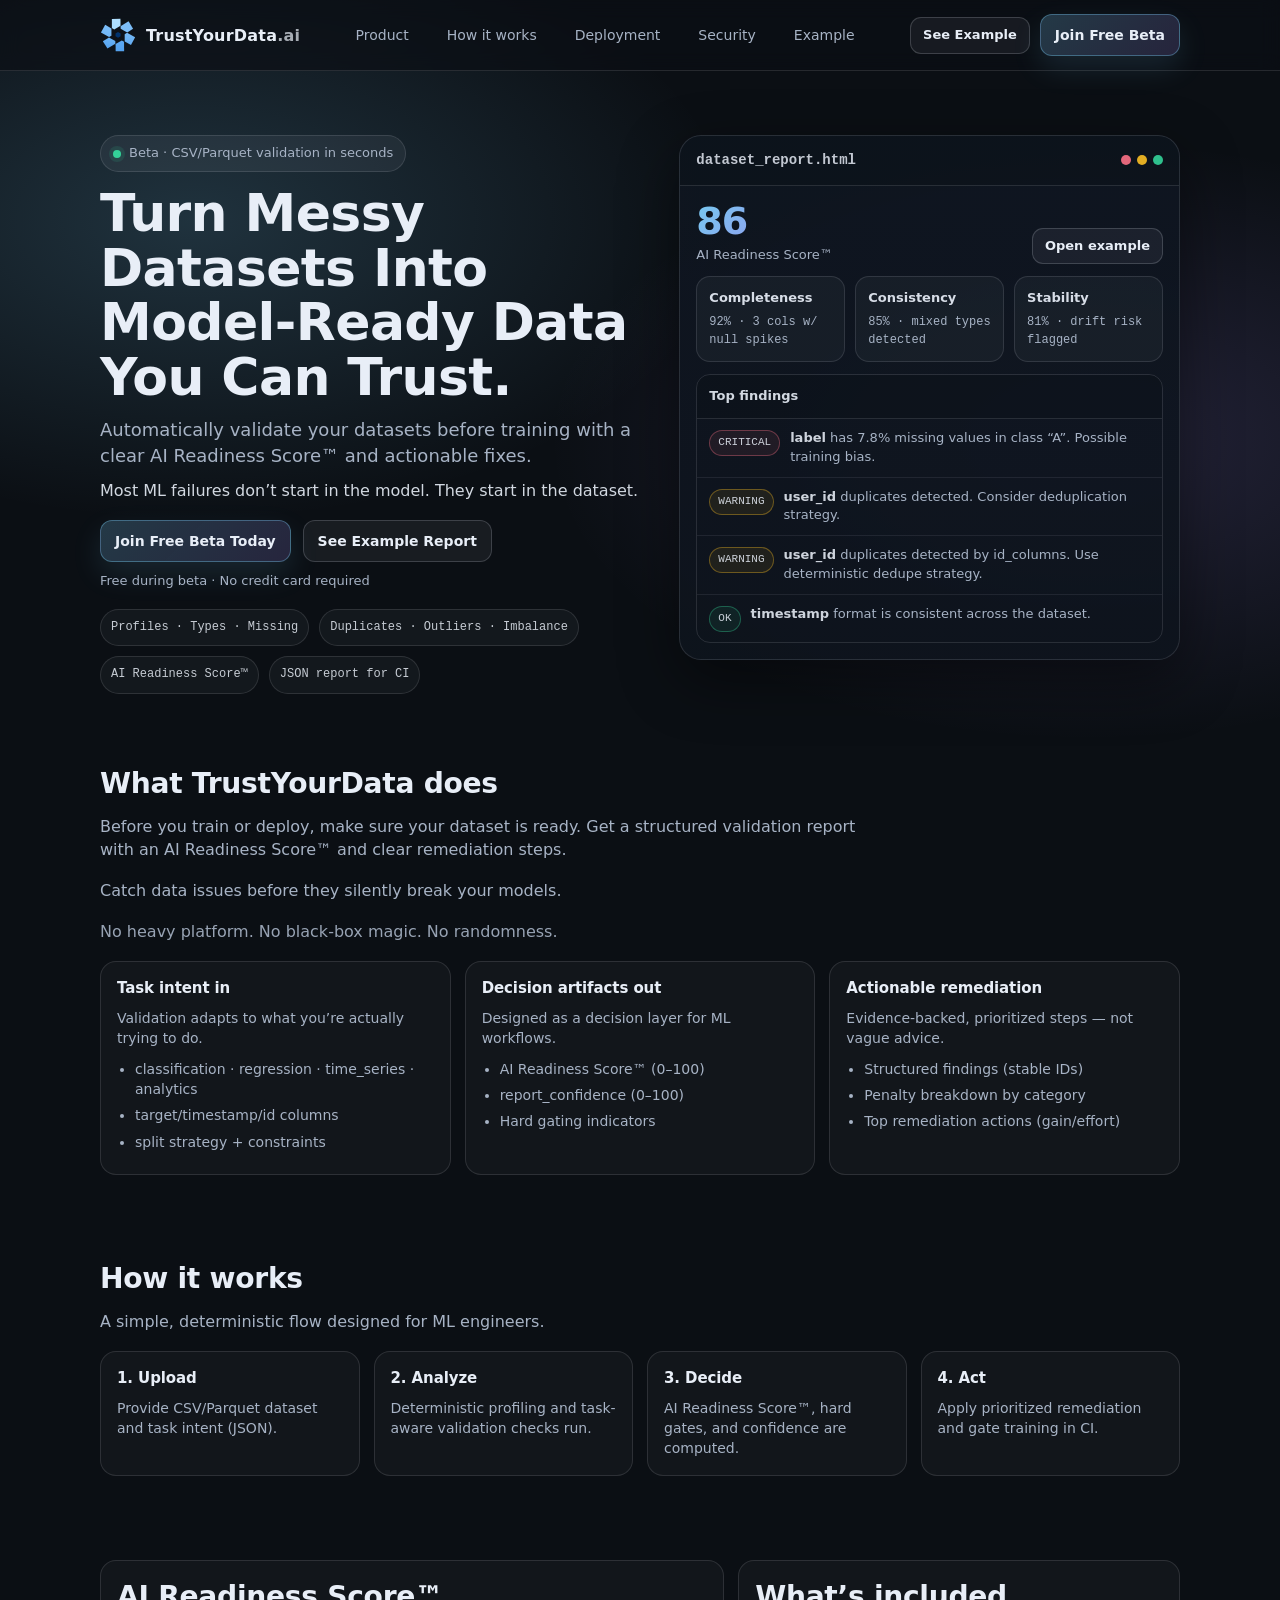
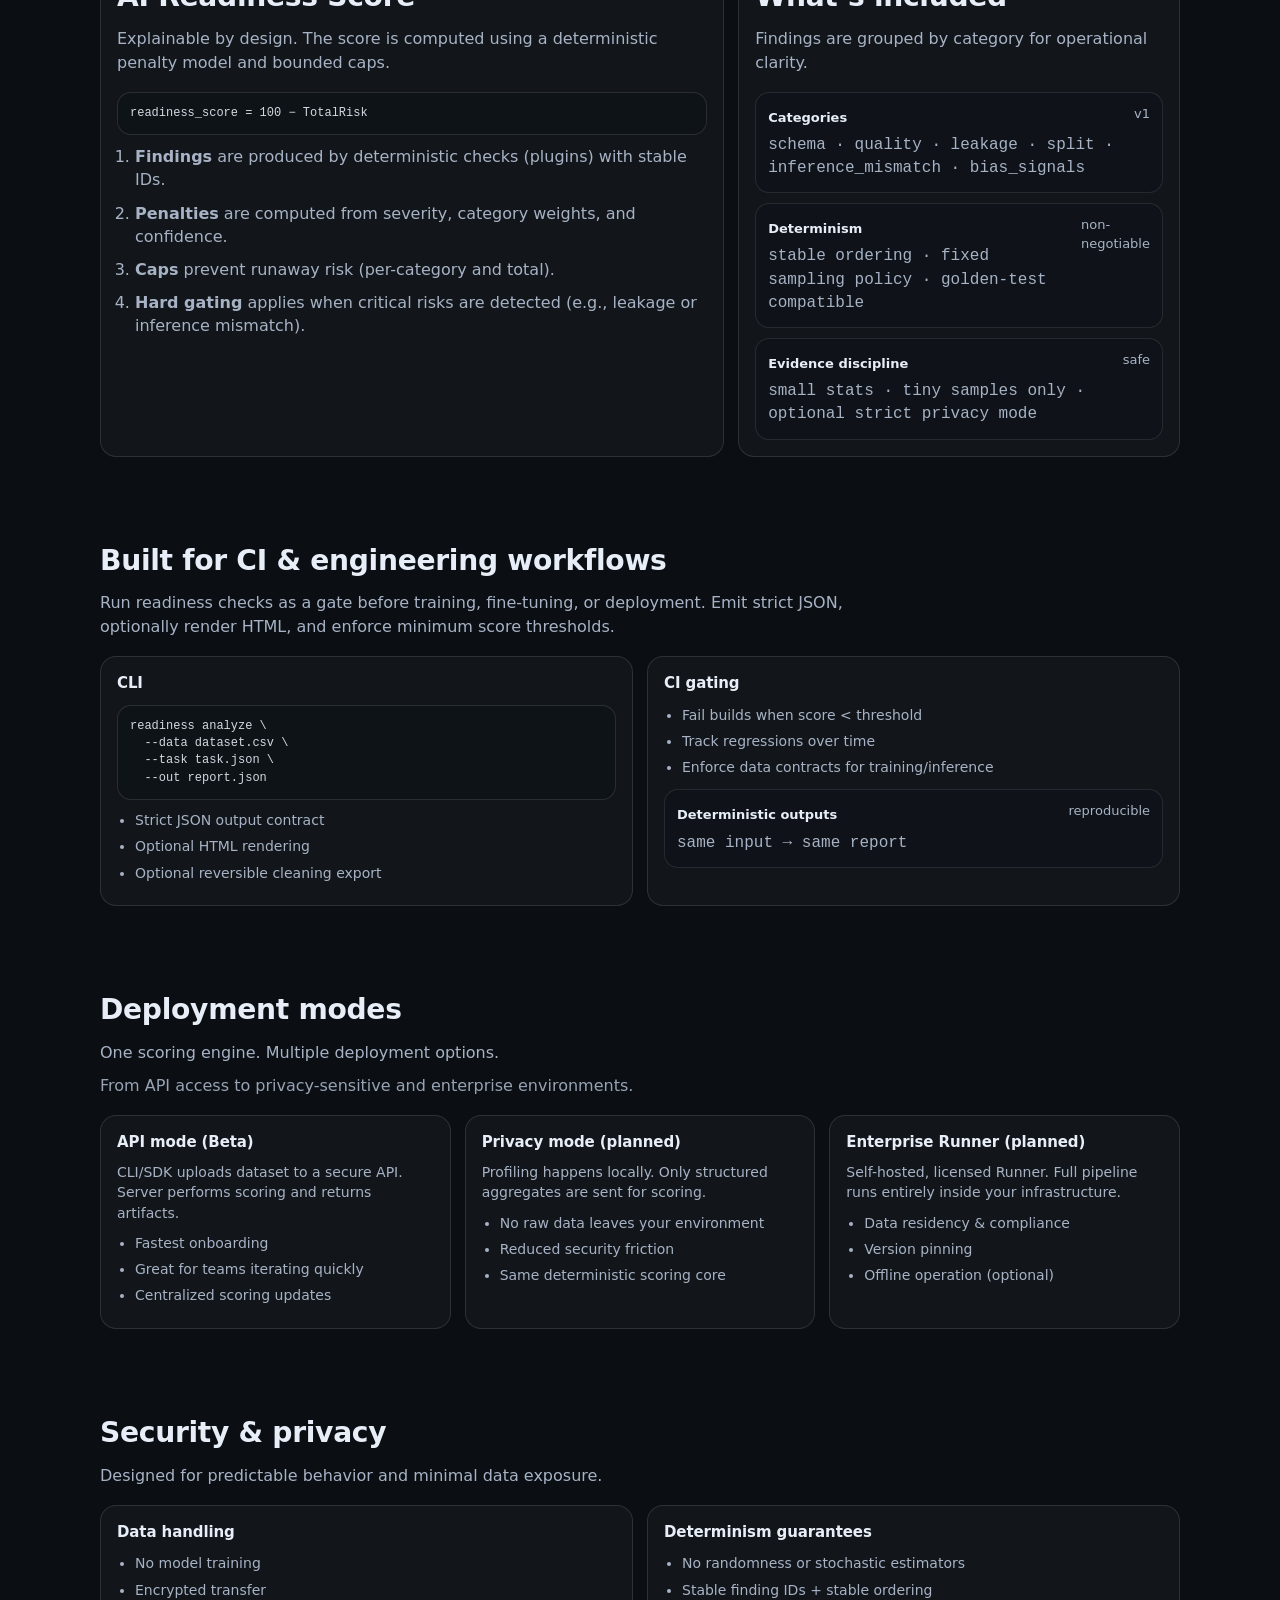
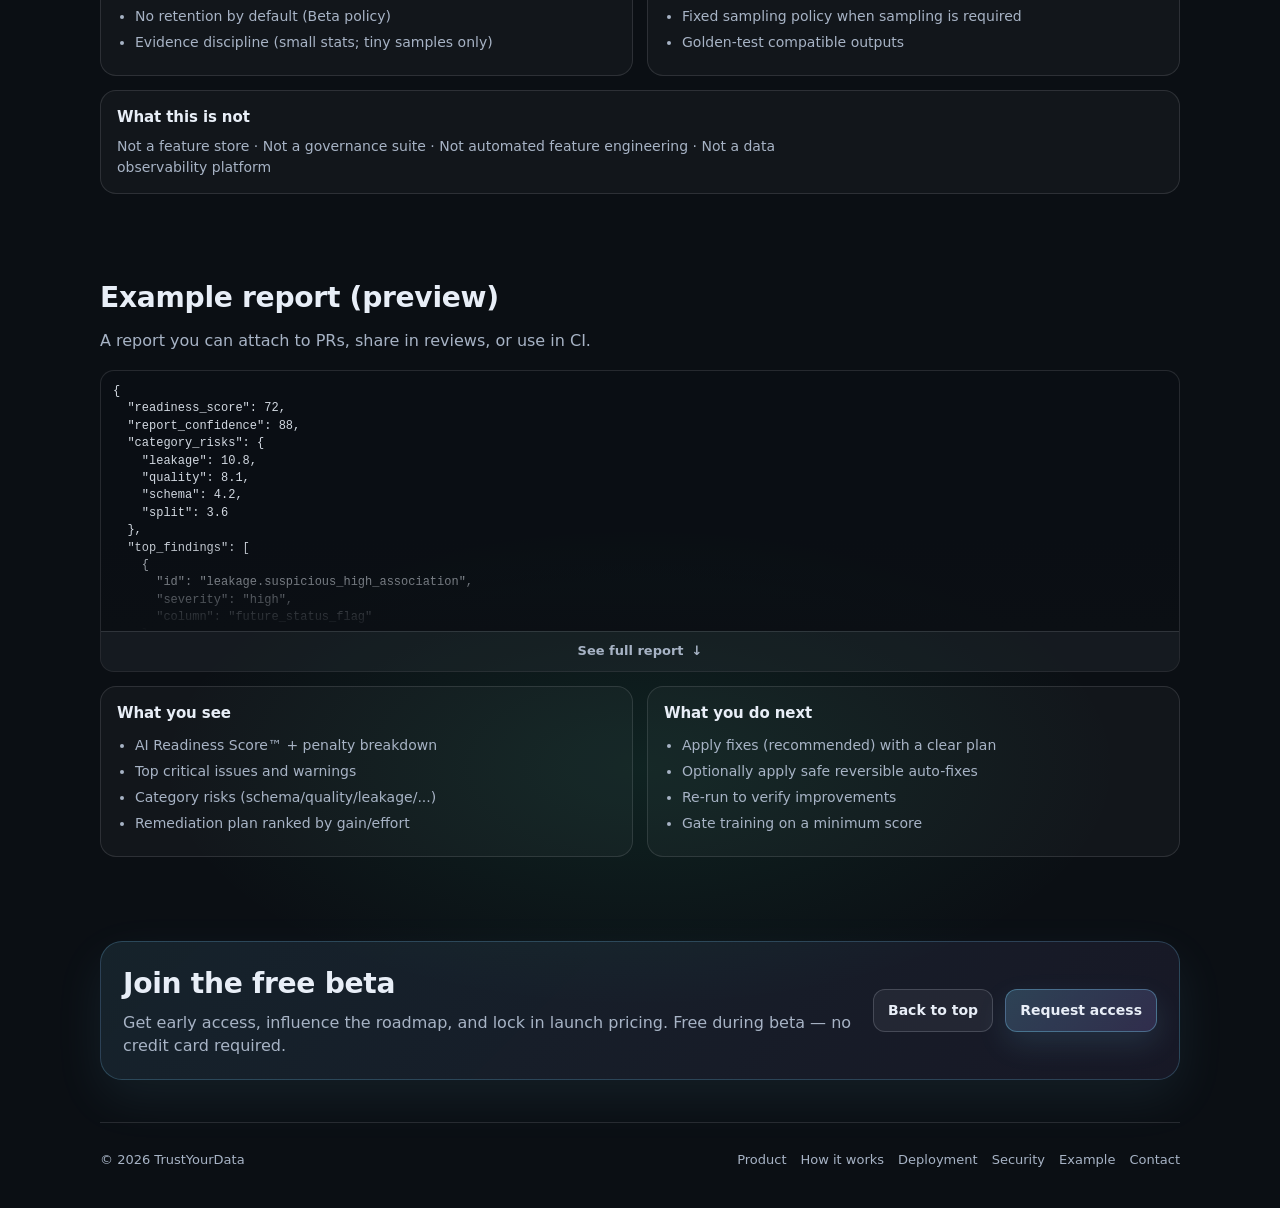
==== commit f64b8b47: "[feat] Update site content \w company logo (#2) * feat: content enhancements  * fix: update logo cla" ====
--- a/index.html
+++ b/index.html
@@ -3,7 +3,7 @@
 <head>
   <meta charset="utf-8" />
   <meta name="viewport" content="width=device-width, initial-scale=1" />
-  <title>TrustYourData.ai — Dataset Readiness for AI</title>
+  <title>TrustYourData.ai – Dataset Readiness for AI</title>
   <meta name="description" content="Turn messy datasets into model-ready data you can trust. Deterministic validation with an AI Readiness Score™ and CI-ready JSON — no model training." />
   <link rel="stylesheet" href="/assets/css/styles.css" />
   <script defer src="https://static.cloudflareinsights.com/beacon.min.js" data-cf-beacon='{"token": "9471f843195d4d3484b59350ba2370b0"}'></script>
@@ -13,7 +13,7 @@
     <div class="container">
       <div class="nav-inner">
         <a class="brand" href="#top" aria-label="TrustYourData">
-          <div class="logo" aria-hidden="true"></div>
+          <img src="/assets/images/logo.svg" alt="TrustYourData logo" class="logo" />
           <div>TrustYourData<span class="brand-tld">.ai</span></div>
         </a>
         <div class="nav-links" aria-label="Primary navigation">
@@ -270,7 +270,7 @@
       <div class="grid">
         <div class="card">
           <h3>API mode (Beta)</h3>
-          <p>CLI/UI uploads dataset to a secure API. Server performs scoring and returns artifacts.</p>
+          <p>CLI/SDK uploads dataset to a secure API. Server performs scoring and returns artifacts.</p>
           <ul class="list">
             <li>Fastest onboarding</li>
             <li>Great for teams iterating quickly</li>
--- a/assets/css/styles.css
+++ b/assets/css/styles.css
@@ -48,17 +48,9 @@
   font-weight:600; letter-spacing:.2px;
 }
 .logo{
-  width:36px; height:36px; border-radius:10px;
-  background: linear-gradient(135deg, rgba(125,211,252,.95), rgba(167,139,250,.95));
-  box-shadow: 0 10px 25px rgba(125,211,252,.18);
-  position:relative;
-}
-.logo:after{
-  content:"";
-  position:absolute; inset:10px;
-  border-radius:7px;
-  background: rgba(11,15,20,.78);
-  border:1px solid rgba(255,255,255,.12);
+  width:36px;
+  height:36px;
+  border-radius:10px;
 }
 .nav-links{
   display:flex; gap:18px; align-items:center; flex-wrap:wrap;
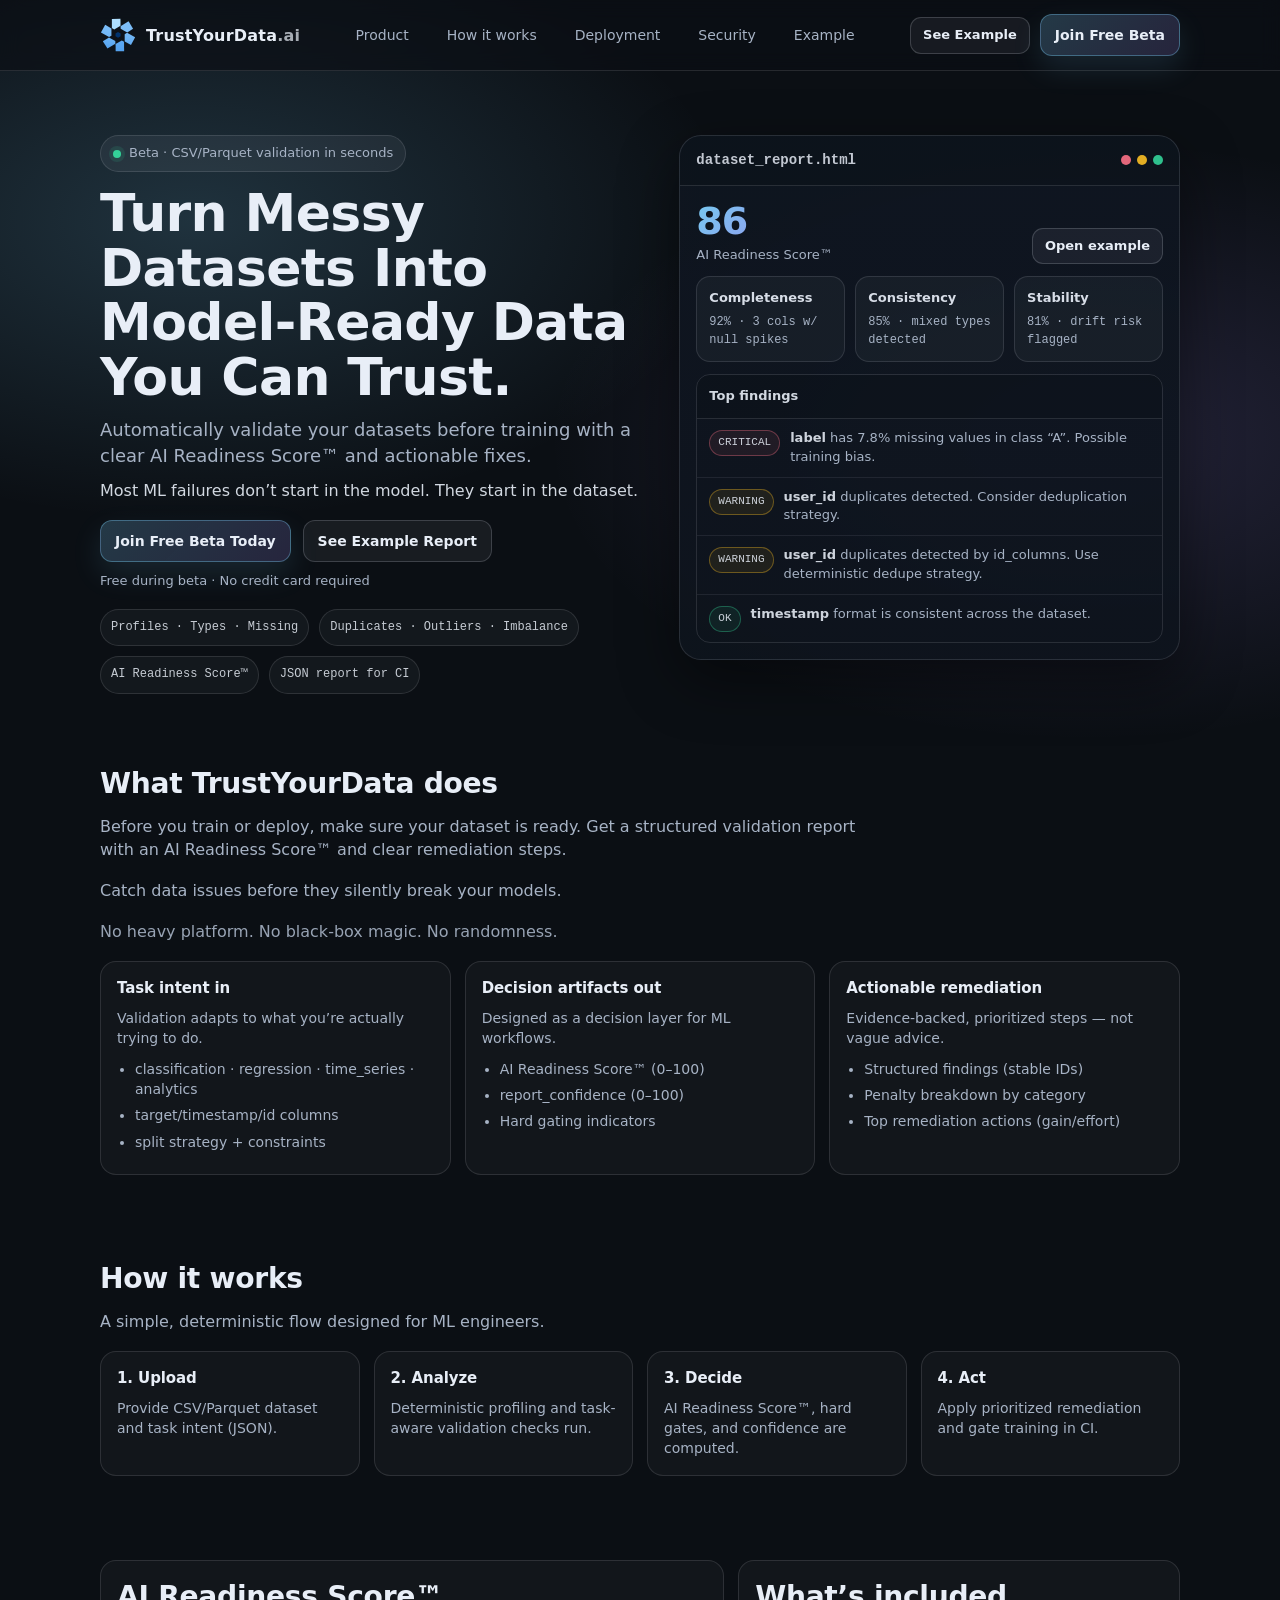
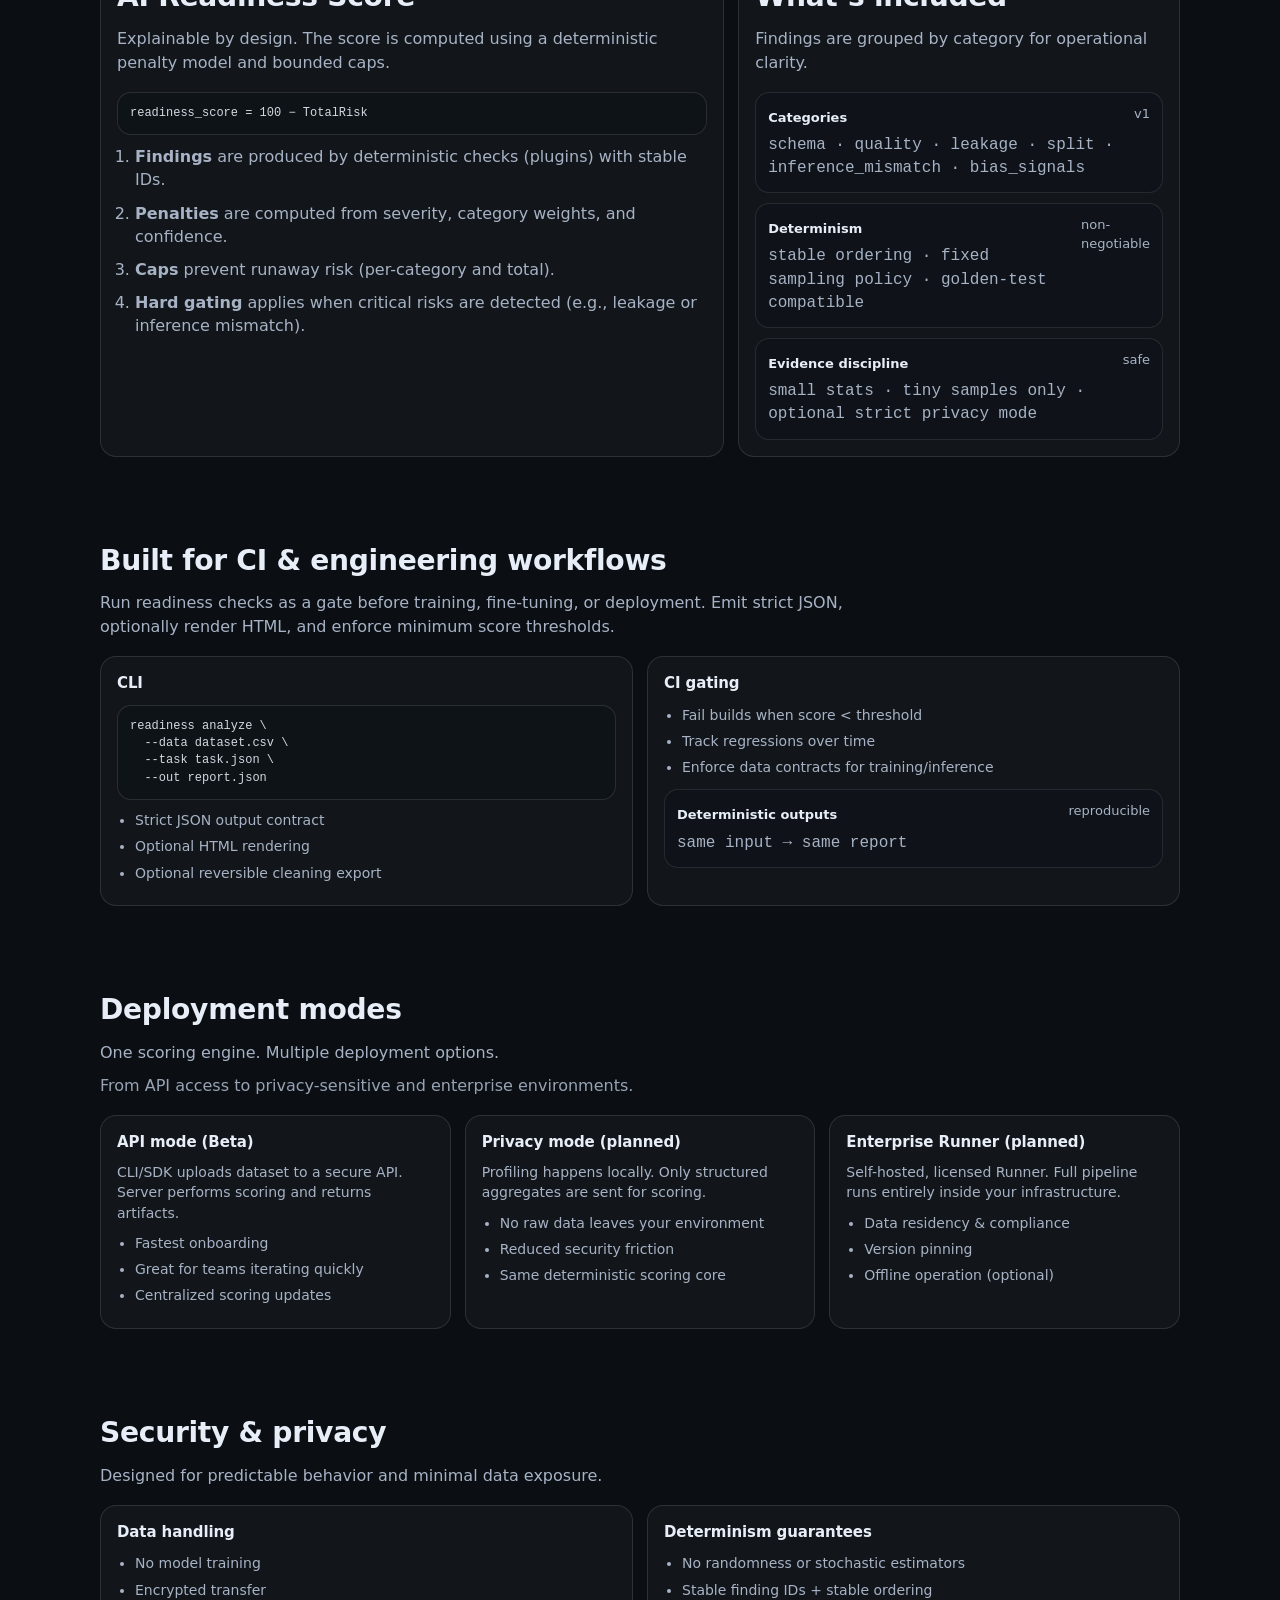
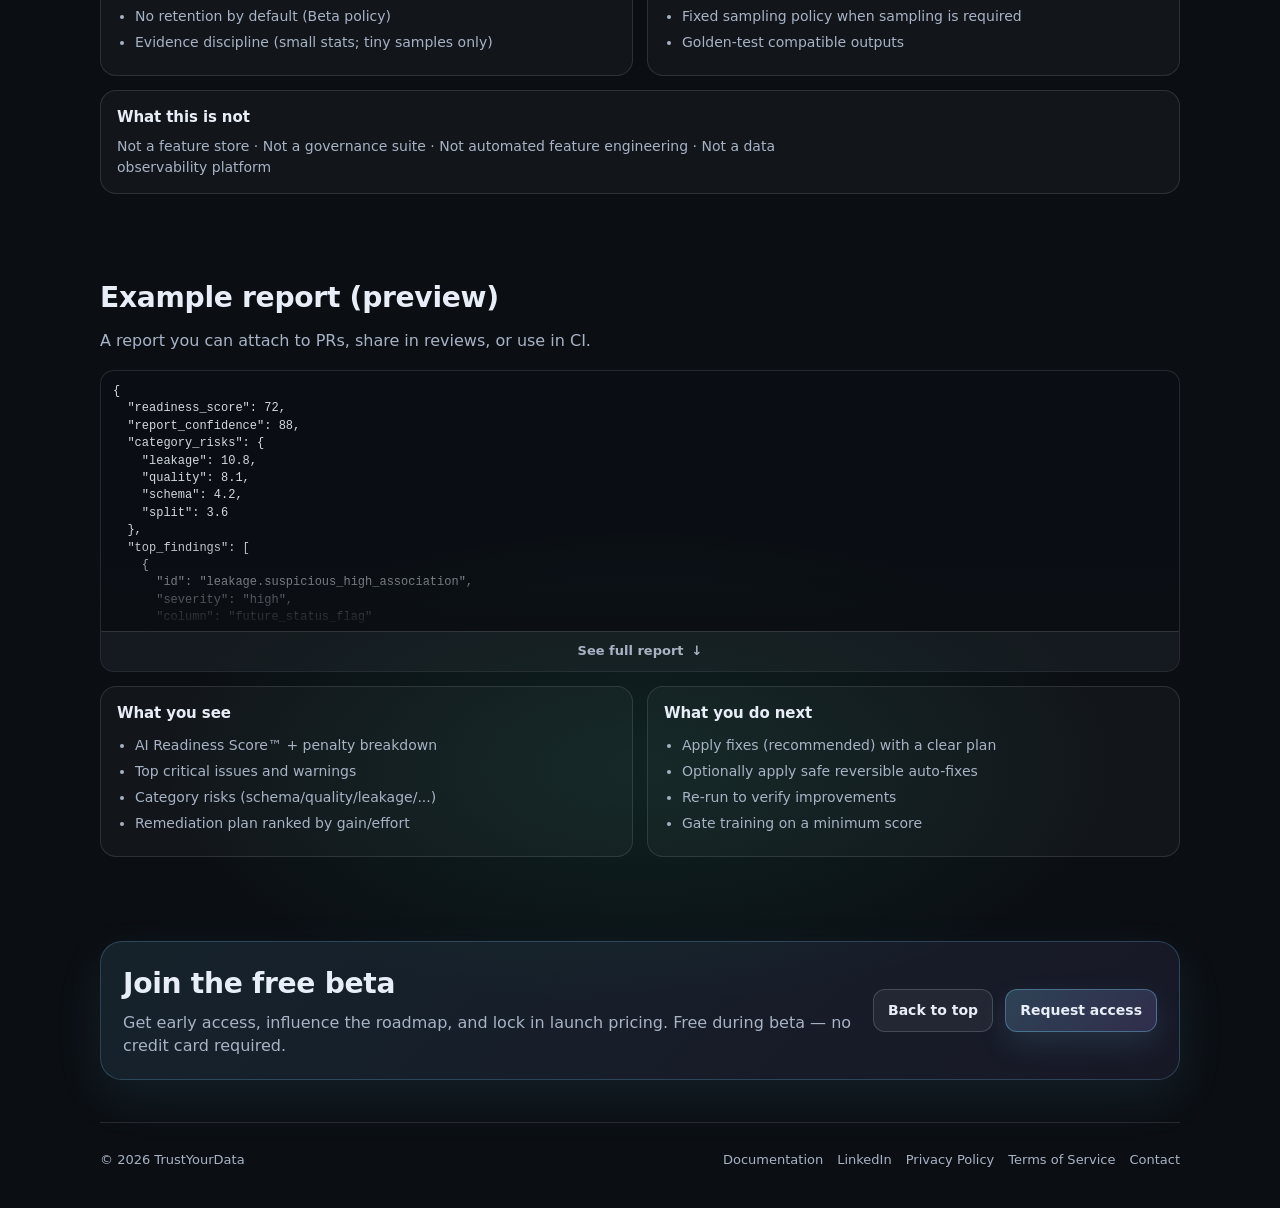
==== commit bca6f83c: "feat: improve website SEO metadata and add legal pages" ====
--- a/index.html
+++ b/index.html
@@ -3,9 +3,21 @@
 <head>
   <meta charset="utf-8" />
   <meta name="viewport" content="width=device-width, initial-scale=1" />
-  <title>TrustYourData.ai – Dataset Readiness for AI</title>
-  <meta name="description" content="Turn messy datasets into model-ready data you can trust. Deterministic validation with an AI Readiness Score™ and CI-ready JSON — no model training." />
+
+  <title>TrustYourData – Task-Aware Dataset Readiness for AI and ML</title>
+  <meta name="description" content="TrustYourData evaluates datasets before model training using deterministic, task-aware diagnostics. Generate structured readiness reports, risk signals, and AI Readiness Score™ outputs for AI and ML workflows." />
+  <meta name="robots" content="index, follow" />
+  <link rel="canonical" href="https://trustyourdata.ai/" />
+
+  <meta property="og:title" content="TrustYourData – Turn Messy Datasets Into Model-Ready Data You Can Trust" />
+  <meta property="og:description" content="Evaluate datasets before model training with deterministic, task-aware diagnostics, structured readiness reports, and AI Readiness Score™ outputs." />
+  <meta property="og:type" content="website" />
+  <meta property="og:url" content="https://trustyourdata.ai/" />
+  <meta property="og:image" content="https://trustyourdata.ai/assets/images/og-image.png" />
+
+  <link rel="icon" href="/favicon.ico" sizes="any" />
   <link rel="stylesheet" href="/assets/css/styles.css" />
+
   <script defer src="https://static.cloudflareinsights.com/beacon.min.js" data-cf-beacon='{"token": "9471f843195d4d3484b59350ba2370b0"}'></script>
 </head>
 <body>
@@ -416,11 +428,10 @@
       <div class="footer">
         <div>© <span id="year"></span> TrustYourData</div>
         <div class="footer-links">
-          <a href="#product">Product</a>
-          <a href="#how">How it works</a>
-          <a href="#ci">Deployment</a>
-          <a href="#security">Security</a>
-          <a href="#example">Example</a>
+          <a href="https://github.com/trustyourdata-ai/tadr-whitepaper" target="_blank" rel="noopener noreferrer">Documentation</a>
+          <a href="https://www.linkedin.com/company/trustyourdata-ai" target="_blank" rel="noopener noreferrer">LinkedIn</a>
+          <a href="/privacy/">Privacy Policy</a>
+          <a href="/terms/">Terms of Service</a>
           <a href="mailto:hello@trustyourdata.ai">Contact</a>
         </div>
       </div>
--- a/assets/css/styles.css
+++ b/assets/css/styles.css
@@ -395,3 +395,23 @@
   .side{ grid-column: span 12; }
   .nav-links{ display:none; }
 }
+.back-link {
+  display: inline-block;
+  margin-bottom: 24px;
+  color: var(--accent);
+  text-decoration: none;
+  font-weight: 600;
+}
+
+.back-link:hover {
+  text-decoration: underline;
+}
+
+.legal-page {
+  max-width: 900px;
+  margin: 0 auto;
+}
+
+.legal-content {
+  max-width: 860px;
+}
